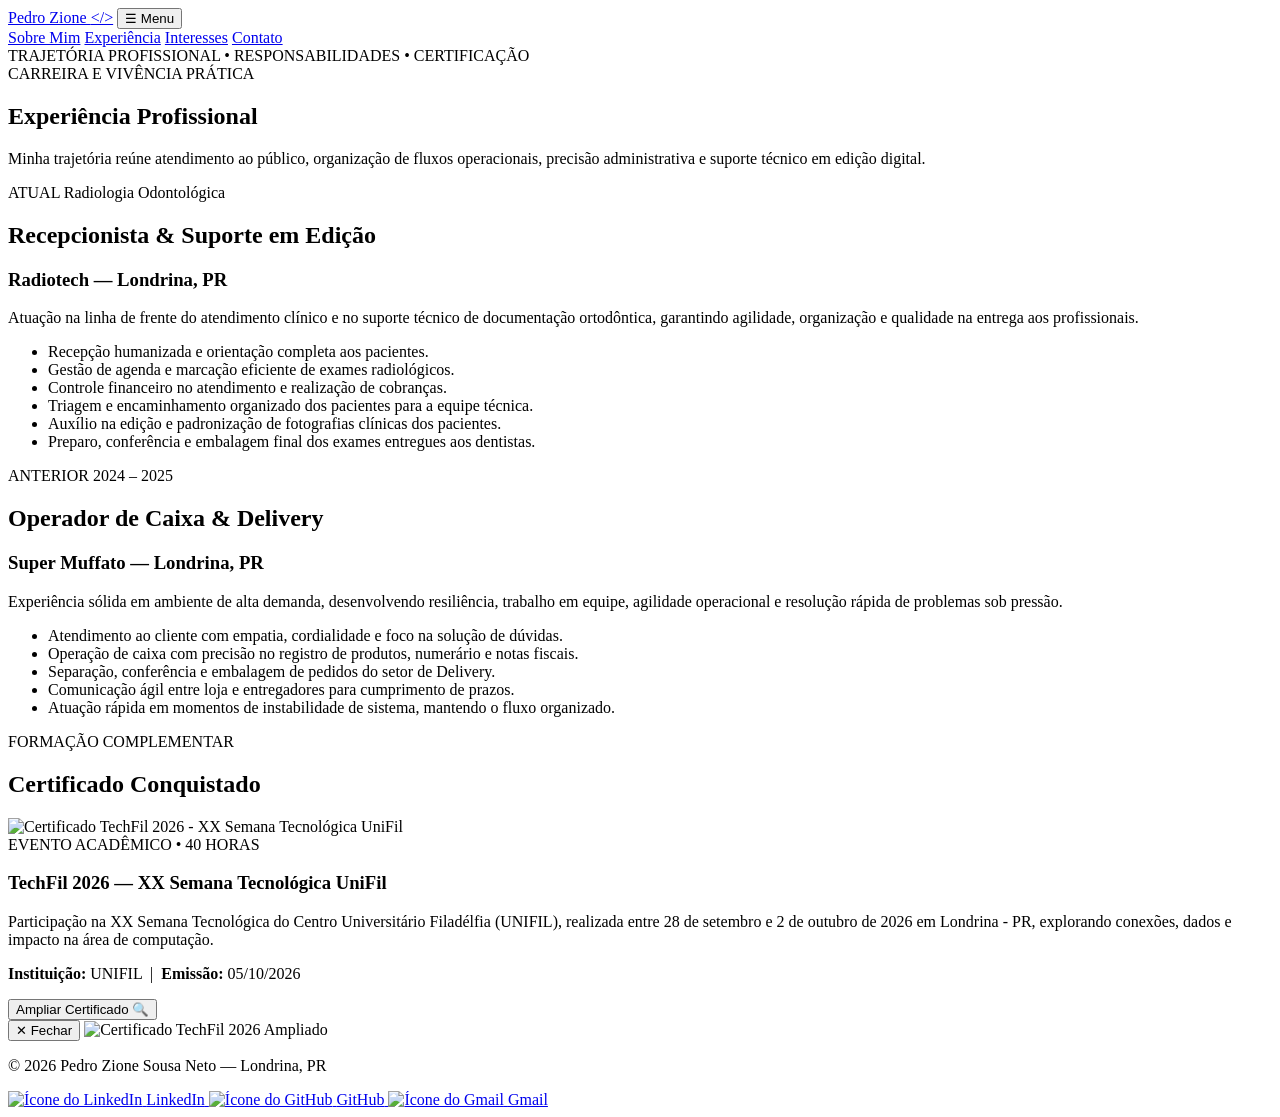
==== experiencia.html @ e6135a89 "Add files via upload" ====
<!DOCTYPE html>
<html lang="pt-BR">

<head>
    <meta charset="UTF-8">
    <meta name="viewport" content="width=device-width, initial-scale=1.0">
    <meta name="description" content="Experiência profissional e certificações de Pedro Zione Sousa Neto.">
    <title>Experiência | Pedro Zione</title>

    <link rel="preconnect" href="https://fonts.googleapis.com">
    <link rel="preconnect" href="https://fonts.gstatic.com" crossorigin>
    <link href="https://fonts.googleapis.com/css2?family=JetBrains+Mono:wght@400;700&family=Outfit:wght@400;600;700;800&display=swap" rel="stylesheet">

    <link rel="icon" href="img/Perfil.jpg">
    <link rel="stylesheet" href="css/style.css">
    <script src="js/script.js" defer></script>
</head>

<body>
    <header class="cabecalho">
        <a href="index.html" class="logo">Pedro Zione <span>&lt;/&gt;</span></a>

        <button class="menu-botao" onclick="alternarMenu()" aria-label="Abrir menu" aria-expanded="false">
            ☰ Menu
        </button>

        <nav id="menu" class="menu">
            <a href="index.html">Sobre Mim</a>
            <a href="experiencia.html" class="ativo" aria-current="page">Experiência</a>
            <a href="interesses.html">Interesses</a>
            <a href="#contato">Contato</a>
        </nav>
    </header>

    <div class="faixa">TRAJETÓRIA PROFISSIONAL • RESPONSABILIDADES • CERTIFICAÇÃO</div>

    <main>
        <section class="cabecalho-pagina animar">
            <span class="subtitulo">CARREIRA E VIVÊNCIA PRÁTICA</span>
            <h1>Experiência <span>Profissional</span></h1>
            <p class="descricao-pagina">
                Minha trajetória reúne atendimento ao público, organização de fluxos operacionais, precisão administrativa e suporte técnico em edição digital.
            </p>
        </section>

        <section class="grade-experiencias animar">
            <article class="card-experiencia destaque-atual">
                <div class="topo-cargo">
                    <span class="badge-atual">ATUAL</span>
                    <span class="periodo">Radiologia Odontológica</span>
                </div>
                <h2>Recepcionista &amp; Suporte em Edição</h2>
                <h3>Radiotech — Londrina, PR</h3>
                <p class="resumo-cargo">
                    Atuação na linha de frente do atendimento clínico e no suporte técnico de documentação ortodôntica, garantindo agilidade, organização e qualidade na entrega aos profissionais.
                </p>
                <ul class="lista-atividades">
                    <li>Recepção humanizada e orientação completa aos pacientes.</li>
                    <li>Gestão de agenda e marcação eficiente de exames radiológicos.</li>
                    <li>Controle financeiro no atendimento e realização de cobranças.</li>
                    <li>Triagem e encaminhamento organizado dos pacientes para a equipe técnica.</li>
                    <li>Auxílio na edição e padronização de fotografias clínicas dos pacientes.</li>
                    <li>Preparo, conferência e embalagem final dos exames entregues aos dentistas.</li>
                </ul>
            </article>

            <article class="card-experiencia">
                <div class="topo-cargo">
                    <span class="badge-anterior">ANTERIOR</span>
                    <span class="periodo">2024 – 2025</span>
                </div>
                <h2>Operador de Caixa &amp; Delivery</h2>
                <h3>Super Muffato — Londrina, PR</h3>
                <p class="resumo-cargo">
                    Experiência sólida em ambiente de alta demanda, desenvolvendo resiliência, trabalho em equipe, agilidade operacional e resolução rápida de problemas sob pressão.
                </p>
                <ul class="lista-atividades">
                    <li>Atendimento ao cliente com empatia, cordialidade e foco na solução de dúvidas.</li>
                    <li>Operação de caixa com precisão no registro de produtos, numerário e notas fiscais.</li>
                    <li>Separação, conferência e embalagem de pedidos do setor de Delivery.</li>
                    <li>Comunicação ágil entre loja e entregadores para cumprimento de prazos.</li>
                    <li>Atuação rápida em momentos de instabilidade de sistema, mantendo o fluxo organizado.</li>
                </ul>
            </article>
        </section>

        <section id="certificado" class="secao-certificado animar">
            <span class="subtitulo">FORMAÇÃO COMPLEMENTAR</span>
            <h2>Certificado <span>Conquistado</span></h2>

            <div class="card-certificado">
                <div class="area-imagem-certificado">
                    <img id="imgCertificado" src="img/Certificado.png" alt="Certificado TechFil 2026 - XX Semana Tecnológica UniFil">
                </div>

                <div class="info-certificado">
                    <span class="tag-evento">EVENTO ACADÊMICO • 40 HORAS</span>
                    <h3>TechFil 2026 — XX Semana Tecnológica UniFil</h3>
                    <p>
                        Participação na XX Semana Tecnológica do Centro Universitário Filadélfia (UNIFIL), realizada entre 28 de setembro e 2 de outubro de 2026 em Londrina - PR, explorando conexões, dados e impacto na área de computação.
                    </p>
                    <p class="detalhe-certificado">
                        <strong>Instituição:</strong> UNIFIL &nbsp;|&nbsp; <strong>Emissão:</strong> 05/10/2026
                    </p>

                    <div class="botoes-certificado">
                        <button type="button" class="botao-principal" onclick="ampliarCertificado()">
                            Ampliar Certificado 🔍
                        </button>
                    </div>
                </div>
            </div>
        </section>

        <!-- ADICIONAL: Estrutura de janela modal para ampliar a imagem do certificado em tela cheia -->
        <div id="modalCertificado" class="modal-certificado" onclick="fecharCertificado()">
            <div class="modal-conteudo">
                <button type="button" class="botao-fechar-modal" onclick="fecharCertificado()">✕ Fechar</button>
                <img src="img/Certificado.png" alt="Certificado TechFil 2026 Ampliado">
            </div>
        </div>
    </main>

    <footer class="rodape" id="contato">
        <div class="info-rodape">
            <p>© <span id="ano">2026</span> Pedro Zione Sousa Neto — Londrina, PR</p>
        </div>

        <div class="redes-sociais">
            <a href="https://www.linkedin.com/in/pedro-sousa-694192452/" target="_blank" rel="noopener noreferrer" title="LinkedIn">
                <img src="img/linkedin-logo-linkedin-icon-transparent-free-png.webp" alt="Ícone do LinkedIn">
                <span>LinkedIn</span>
            </a>

            <a href="https://github.com/pedroz157" target="_blank" rel="noopener noreferrer" title="GitHub">
                <img src="img/Github.png" alt="Ícone do GitHub">
                <span>GitHub</span>
            </a>

            <a href="https://mail.google.com/mail/?view=cm&fs=1&to=pedrozionesousaneto4@gmail.com" target="_blank" rel="noopener noreferrer" title="Enviar e-mail pelo Gmail">
                <img src="img/gmail.png" alt="Ícone do Gmail">
                <span>Gmail</span>
            </a>
        </div>
    </footer>
</body>

</html>
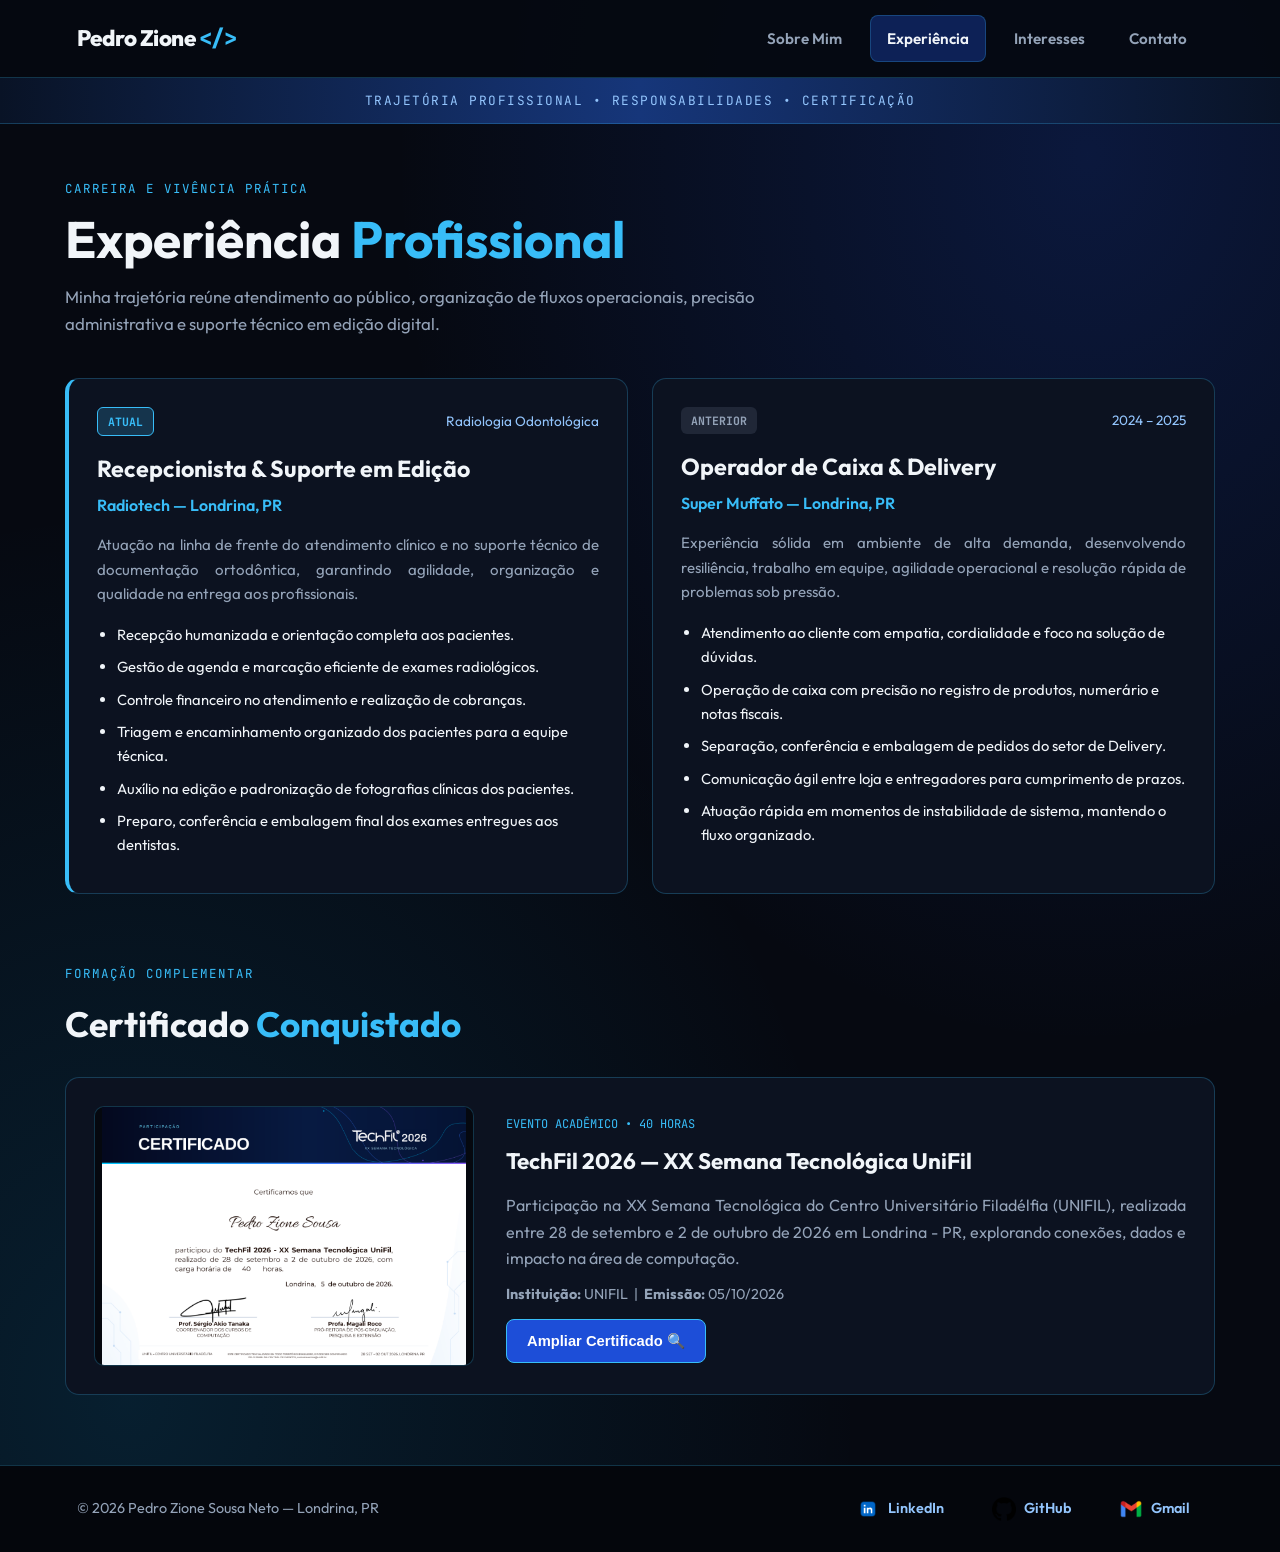
==== commit 7f317144: "Add files via upload" ====
--- a/experiencia.html
+++ b/experiencia.html
@@ -11,9 +11,9 @@
     <link rel="preconnect" href="https://fonts.gstatic.com" crossorigin>
     <link href="https://fonts.googleapis.com/css2?family=JetBrains+Mono:wght@400;700&family=Outfit:wght@400;600;700;800&display=swap" rel="stylesheet">
 
-    <link rel="icon" href="img/Perfil.jpg">
-    <link rel="stylesheet" href="css/style.css">
-    <script src="js/script.js" defer></script>
+    <link rel="icon" href="Perfil.jpg">
+    <link rel="stylesheet" href="style.css">
+    <script src="script.js" defer></script>
 </head>
 
 <body>
@@ -90,7 +90,7 @@
 
             <div class="card-certificado">
                 <div class="area-imagem-certificado">
-                    <img id="imgCertificado" src="img/Certificado.png" alt="Certificado TechFil 2026 - XX Semana Tecnológica UniFil">
+                    <img id="imgCertificado" src="Certificado.png" alt="Certificado TechFil 2026 - XX Semana Tecnológica UniFil">
                 </div>
 
                 <div class="info-certificado">
@@ -116,7 +116,7 @@
         <div id="modalCertificado" class="modal-certificado" onclick="fecharCertificado()">
             <div class="modal-conteudo">
                 <button type="button" class="botao-fechar-modal" onclick="fecharCertificado()">✕ Fechar</button>
-                <img src="img/Certificado.png" alt="Certificado TechFil 2026 Ampliado">
+                <img src="Certificado.png" alt="Certificado TechFil 2026 Ampliado">
             </div>
         </div>
     </main>
@@ -128,17 +128,17 @@
 
         <div class="redes-sociais">
             <a href="https://www.linkedin.com/in/pedro-sousa-694192452/" target="_blank" rel="noopener noreferrer" title="LinkedIn">
-                <img src="img/linkedin-logo-linkedin-icon-transparent-free-png.webp" alt="Ícone do LinkedIn">
+                <img src="linkedin-logo-linkedin-icon-transparent-free-png.webp" alt="Ícone do LinkedIn">
                 <span>LinkedIn</span>
             </a>
 
             <a href="https://github.com/pedroz157" target="_blank" rel="noopener noreferrer" title="GitHub">
-                <img src="img/Github.png" alt="Ícone do GitHub">
+                <img src="Github.png" alt="Ícone do GitHub">
                 <span>GitHub</span>
             </a>
 
             <a href="https://mail.google.com/mail/?view=cm&fs=1&to=pedrozionesousaneto4@gmail.com" target="_blank" rel="noopener noreferrer" title="Enviar e-mail pelo Gmail">
-                <img src="img/gmail.png" alt="Ícone do Gmail">
+                <img src="gmail.png" alt="Ícone do Gmail">
                 <span>Gmail</span>
             </a>
         </div>
--- a/style.css
+++ b/style.css
@@ -0,0 +1,755 @@
+/* =========================================================
+   PALETA DE CORES (AZUL E PRETO) E CONFIGURAÇÕES GERAIS
+   Baseado nos conceitos apresentados nos trabalhos de referência
+   ========================================================= */
+
+   :root {
+    --preto-fundo: #060911;
+    --preto-card: #0c1220;
+    --azul-escuro: #101b33;
+    --azul-medio: #1d4ed8;
+    --azul-brilho: #38bdf8;
+    --azul-suave: #93c5fd;
+    --texto-principal: #f1f5f9;
+    --texto-secundario: #94a3b8;
+    --borda-azul: rgba(56, 189, 248, 0.25);
+}
+
+* {
+    margin: 0;
+    padding: 0;
+    box-sizing: border-box;
+}
+
+html {
+    scroll-behavior: smooth;
+}
+
+body {
+    min-height: 100vh;
+    display: flex;
+    flex-direction: column;
+    background:
+        radial-gradient(ellipse at 85% 10%, rgba(29, 78, 216, 0.22) 0%, transparent 45%),
+        radial-gradient(ellipse at 10% 90%, rgba(14, 165, 233, 0.14) 0%, transparent 45%),
+        var(--preto-fundo);
+    color: var(--texto-principal);
+    font-family: 'Outfit', Arial, sans-serif;
+    line-height: 1.65;
+    overflow-x: hidden;
+}
+
+/* =========================================================
+   CABEÇALHO E MENU PADRONIZADO
+   ========================================================= */
+
+.cabecalho {
+    width: 100%;
+    min-height: 75px;
+    padding: 15px 6%;
+    background-color: rgba(6, 9, 17, 0.92);
+    border-bottom: 1px solid var(--borda-azul);
+    display: flex;
+    align-items: center;
+    justify-content: space-between;
+    position: sticky;
+    top: 0;
+    z-index: 10;
+}
+
+.logo {
+    font-size: 1.4rem;
+    font-weight: 800;
+    color: var(--texto-principal);
+    text-decoration: none;
+    letter-spacing: -0.5px;
+}
+
+.logo span {
+    color: var(--azul-brilho);
+    font-family: 'JetBrains Mono', monospace;
+}
+
+.menu {
+    display: flex;
+    align-items: center;
+    gap: 12px;
+}
+
+.menu a {
+    color: var(--texto-secundario);
+    text-decoration: none;
+    font-size: 0.95rem;
+    font-weight: 600;
+    padding: 10px 16px;
+    border-radius: 8px;
+    transition: all 0.3s ease;
+}
+
+.menu a:hover,
+.menu a.ativo,
+.menu a[aria-current="page"] {
+    color: var(--texto-principal);
+    background-color: rgba(29, 78, 216, 0.35);
+    border: 1px solid var(--borda-azul);
+}
+
+.menu-botao {
+    display: none;
+    background-color: var(--azul-escuro);
+    color: var(--texto-principal);
+    border: 1px solid var(--borda-azul);
+    padding: 8px 14px;
+    border-radius: 8px;
+    font-size: 1rem;
+    cursor: pointer;
+}
+
+.faixa {
+    background: linear-gradient(90deg, #091326, #16367a, #091326);
+    color: var(--azul-suave);
+    text-align: center;
+    padding: 12px 16px;
+    font-family: 'JetBrains Mono', monospace;
+    font-size: 0.8rem;
+    letter-spacing: 1.5px;
+    border-bottom: 1px solid var(--borda-azul);
+}
+
+/* =========================================================
+   CONTEÚDO PRINCIPAL
+   ========================================================= */
+
+main {
+    flex: 1;
+    width: min(1150px, 90%);
+    margin: 50px auto 70px;
+}
+
+.subtitulo {
+    display: inline-block;
+    font-family: 'JetBrains Mono', monospace;
+    font-size: 0.78rem;
+    letter-spacing: 2px;
+    color: var(--azul-brilho);
+    margin-bottom: 10px;
+}
+
+h1 {
+    font-size: clamp(2.1rem, 4.5vw, 3.2rem);
+    line-height: 1.15;
+    margin-bottom: 14px;
+}
+
+h1 span,
+h2 span {
+    color: var(--azul-brilho);
+}
+
+h2 {
+    font-size: clamp(1.6rem, 3vw, 2.2rem);
+    margin-bottom: 24px;
+}
+
+/* =========================================================
+   PÁGINA 1: SOBRE MIM E TECNOLOGIAS
+   ========================================================= */
+
+.apresentacao {
+    display: grid;
+    grid-template-columns: 300px 1fr;
+    gap: 45px;
+    align-items: center;
+    background-color: var(--preto-card);
+    border: 1px solid var(--borda-azul);
+    border-radius: 16px;
+    padding: 36px;
+    box-shadow: 0 10px 30px rgba(0, 0, 0, 0.5);
+}
+
+.moldura-perfil {
+    width: 280px;
+    height: 330px;
+    margin: auto;
+    border-radius: 14px;
+    overflow: hidden;
+    border: 2px solid var(--azul-brilho);
+    box-shadow: 0 0 25px rgba(56, 189, 248, 0.25);
+}
+
+.foto-perfil {
+    width: 100%;
+    height: 100%;
+    object-fit: cover;
+    object-position: center top;
+    display: block;
+    transition: transform 0.35s ease;
+}
+
+.foto-perfil:hover {
+    transform: scale(1.03);
+}
+
+.destaque-curso {
+    color: var(--azul-suave);
+    font-weight: 600;
+    margin-bottom: 16px;
+    font-size: 1.05rem;
+}
+
+.texto-apresentacao p {
+    color: var(--texto-secundario);
+    margin-bottom: 14px;
+    text-align: justify;
+}
+
+.texto-apresentacao strong {
+    color: var(--texto-principal);
+}
+
+.botoes-acao {
+    display: flex;
+    flex-wrap: wrap;
+    gap: 14px;
+    margin-top: 24px;
+}
+
+.botao-principal,
+.botao-secundario {
+    display: inline-block;
+    padding: 12px 20px;
+    border-radius: 8px;
+    font-size: 0.92rem;
+    font-weight: 600;
+    text-decoration: none;
+    cursor: pointer;
+    transition: all 0.3s ease;
+}
+
+.botao-principal {
+    background-color: var(--azul-medio);
+    color: white;
+    border: 1px solid var(--azul-brilho);
+}
+
+.botao-principal:hover {
+    background-color: var(--azul-brilho);
+    color: var(--preto-fundo);
+    transform: translateY(-3px);
+}
+
+.botao-secundario {
+    background-color: transparent;
+    color: var(--azul-suave);
+    border: 1px solid var(--borda-azul);
+}
+
+.botao-secundario:hover {
+    border-color: var(--azul-brilho);
+    color: white;
+    transform: translateY(-3px);
+}
+
+/* TECNOLOGIAS */
+
+.secao-tecnologias {
+    margin-top: 65px;
+}
+
+.grade-tecnologias {
+    display: grid;
+    grid-template-columns: repeat(auto-fit, minmax(200px, 1fr));
+    gap: 18px;
+}
+
+.card-tech {
+    background-color: var(--preto-card);
+    border: 1px solid var(--borda-azul);
+    border-radius: 12px;
+    padding: 24px;
+    transition: transform 0.3s ease, border-color 0.3s ease;
+}
+
+.card-tech:hover {
+    transform: translateY(-6px);
+    border-color: var(--azul-brilho);
+}
+
+.numero-tech {
+    font-family: 'JetBrains Mono', monospace;
+    color: var(--azul-brilho);
+    font-size: 0.85rem;
+}
+
+.card-tech h3 {
+    font-size: 1.3rem;
+    margin: 10px 0 8px;
+    color: var(--texto-principal);
+}
+
+.card-tech p {
+    color: var(--texto-secundario);
+    font-size: 0.9rem;
+}
+
+/* =========================================================
+   PÁGINA 2: EXPERIÊNCIA PROFISSIONAL E CERTIFICADO
+   ========================================================= */
+
+.cabecalho-pagina {
+    margin-bottom: 40px;
+}
+
+.descricao-pagina {
+    color: var(--texto-secundario);
+    max-width: 720px;
+    font-size: 1.05rem;
+}
+
+.grade-experiencias {
+    display: grid;
+    grid-template-columns: repeat(2, 1fr);
+    gap: 24px;
+}
+
+.card-experiencia {
+    background-color: var(--preto-card);
+    border: 1px solid var(--borda-azul);
+    border-radius: 14px;
+    padding: 28px;
+    transition: transform 0.3s ease, border-color 0.3s ease;
+}
+
+.card-experiencia:hover {
+    transform: translateY(-5px);
+    border-color: var(--azul-brilho);
+}
+
+.destaque-atual {
+    border-left: 4px solid var(--azul-brilho);
+}
+
+.topo-cargo {
+    display: flex;
+    justify-content: space-between;
+    align-items: center;
+    margin-bottom: 14px;
+}
+
+.badge-atual,
+.badge-anterior {
+    font-family: 'JetBrains Mono', monospace;
+    font-size: 0.72rem;
+    padding: 4px 10px;
+    border-radius: 6px;
+    font-weight: 700;
+}
+
+.badge-atual {
+    background-color: rgba(56, 189, 248, 0.2);
+    color: var(--azul-brilho);
+    border: 1px solid var(--azul-brilho);
+}
+
+.badge-anterior {
+    background-color: rgba(148, 163, 184, 0.15);
+    color: var(--texto-secundario);
+}
+
+.periodo {
+    font-size: 0.85rem;
+    color: var(--azul-suave);
+}
+
+.card-experiencia h2 {
+    font-size: 1.45rem;
+    margin-bottom: 4px;
+}
+
+.card-experiencia h3 {
+    font-size: 1rem;
+    color: var(--azul-brilho);
+    font-weight: 600;
+    margin-bottom: 14px;
+}
+
+.resumo-cargo {
+    color: var(--texto-secundario);
+    font-size: 0.94rem;
+    margin-bottom: 16px;
+    text-align: justify;
+}
+
+.lista-atividades {
+    padding-left: 20px;
+    color: var(--texto-principal);
+    font-size: 0.92rem;
+}
+
+.lista-atividades li {
+    margin-bottom: 8px;
+}
+
+/* CERTIFICADO */
+
+.secao-certificado {
+    margin-top: 65px;
+}
+
+.card-certificado {
+    display: grid;
+    grid-template-columns: 380px 1fr;
+    gap: 32px;
+    align-items: center;
+    background-color: var(--preto-card);
+    border: 1px solid var(--borda-azul);
+    border-radius: 14px;
+    padding: 28px;
+}
+
+.area-imagem-certificado {
+    width: 100%;
+    height: 260px;
+    background-color: #05080f;
+    border: 1px solid var(--borda-azul);
+    border-radius: 10px;
+    overflow: hidden;
+    display: flex;
+    align-items: center;
+    justify-content: center;
+}
+
+.area-imagem-certificado img {
+    width: 100%;
+    height: 100%;
+    object-fit: contain;
+    transition: transform 0.3s ease;
+}
+
+.area-imagem-certificado img:hover {
+    transform: scale(1.03);
+}
+
+.tag-evento {
+    font-family: 'JetBrains Mono', monospace;
+    font-size: 0.75rem;
+    color: var(--azul-brilho);
+}
+
+.info-certificado h3 {
+    font-size: 1.4rem;
+    margin: 8px 0 12px;
+}
+
+.info-certificado p {
+    color: var(--texto-secundario);
+    margin-bottom: 12px;
+    text-align: justify;
+}
+
+.detalhe-certificado {
+    color: var(--azul-suave);
+    font-size: 0.9rem;
+}
+
+/* ADICIONAL: Estilização da janela modal para ampliar o certificado */
+.modal-certificado {
+    display: none;
+    position: fixed;
+    inset: 0;
+    background-color: rgba(0, 0, 0, 0.88);
+    z-index: 100;
+    justify-content: center;
+    align-items: center;
+    padding: 20px;
+}
+
+.modal-conteudo {
+    max-width: 900px;
+    width: 100%;
+    display: flex;
+    flex-direction: column;
+    align-items: flex-end;
+    gap: 12px;
+}
+
+.modal-conteudo img {
+    width: 100%;
+    max-height: 82vh;
+    object-fit: contain;
+    border: 2px solid var(--azul-brilho);
+    border-radius: 10px;
+    background-color: white;
+}
+
+.botao-fechar-modal {
+    background-color: var(--azul-medio);
+    color: white;
+    border: 1px solid var(--azul-brilho);
+    padding: 8px 16px;
+    border-radius: 8px;
+    font-weight: 700;
+    cursor: pointer;
+}
+
+/* =========================================================
+   PÁGINA 3: HOBBIES E AUTORES (FOTOS PADRONIZADAS)
+   ========================================================= */
+
+.grade-hobbies {
+    display: grid;
+    grid-template-columns: repeat(3, 1fr);
+    gap: 24px;
+}
+
+.card-hobby {
+    background-color: var(--preto-card);
+    border: 1px solid var(--borda-azul);
+    border-radius: 14px;
+    overflow: hidden;
+    display: flex;
+    flex-direction: column;
+    transition: transform 0.3s ease, border-color 0.3s ease;
+}
+
+.card-hobby:hover,
+.card-autor:hover {
+    transform: translateY(-6px);
+    border-color: var(--azul-brilho);
+}
+
+/* Caixa com altura fixa e object-fit para padronizar todas as capas/artes */
+.caixa-imagem-padrao {
+    width: 100%;
+    height: 320px;
+    background-color: #04070e;
+    border-bottom: 1px solid var(--borda-azul);
+    overflow: hidden;
+}
+
+.caixa-imagem-padrao img {
+    width: 100%;
+    height: 100%;
+    object-fit: cover;
+    object-position: center;
+    display: block;
+    transition: transform 0.4s ease;
+}
+
+.card-hobby:hover .caixa-imagem-padrao img {
+    transform: scale(1.04);
+}
+
+.conteudo-hobby {
+    padding: 22px;
+    flex: 1;
+}
+
+.categoria-hobby {
+    display: block;
+    font-family: 'JetBrains Mono', monospace;
+    font-size: 0.72rem;
+    color: var(--azul-brilho);
+    margin-bottom: 6px;
+}
+
+.conteudo-hobby h3,
+.conteudo-autor h3 {
+    font-size: 1.35rem;
+    margin-bottom: 10px;
+    color: var(--texto-principal);
+}
+
+.conteudo-hobby p,
+.conteudo-autor p {
+    color: var(--texto-secundario);
+    font-size: 0.92rem;
+    text-align: justify;
+}
+
+/* AUTORES FAVORITOS */
+
+.secao-autores {
+    margin-top: 65px;
+}
+
+.grade-autores {
+    display: grid;
+    grid-template-columns: repeat(2, 1fr);
+    gap: 24px;
+}
+
+.card-autor {
+    display: grid;
+    grid-template-columns: 180px 1fr;
+    gap: 22px;
+    align-items: center;
+    background-color: var(--preto-card);
+    border: 1px solid var(--borda-azul);
+    border-radius: 14px;
+    padding: 22px;
+    transition: transform 0.3s ease, border-color 0.3s ease;
+}
+
+/* Caixa padronizada para fotos de autores */
+.caixa-imagem-autor {
+    width: 180px;
+    height: 220px;
+    border-radius: 10px;
+    overflow: hidden;
+    border: 1px solid var(--borda-azul);
+    background-color: #04070e;
+}
+
+.caixa-imagem-autor img {
+    width: 100%;
+    height: 100%;
+    object-fit: cover;
+    object-position: center top;
+    display: block;
+}
+
+/* =========================================================
+   RODAPÉ PADRONIZADO
+   ========================================================= */
+
+.rodape {
+    background-color: #04060c;
+    border-top: 1px solid var(--borda-azul);
+    padding: 24px 6%;
+    display: flex;
+    justify-content: space-between;
+    align-items: center;
+    flex-wrap: wrap;
+    gap: 20px;
+}
+
+.info-rodape p {
+    color: var(--texto-secundario);
+    font-size: 0.9rem;
+}
+
+.redes-sociais {
+    display: flex;
+    align-items: center;
+    gap: 22px;
+    flex-wrap: wrap;
+}
+
+.redes-sociais a {
+    display: inline-flex;
+    align-items: center;
+    gap: 8px;
+    color: var(--azul-suave);
+    text-decoration: none;
+    font-size: 0.9rem;
+    font-weight: 600;
+    padding: 6px 12px;
+    border-radius: 8px;
+    border: 1px solid transparent;
+    transition: all 0.25s ease;
+}
+
+.redes-sociais a:hover {
+    color: white;
+    background-color: rgba(29, 78, 216, 0.25);
+    border-color: var(--borda-azul);
+    transform: translateY(-3px);
+}
+
+.redes-sociais img {
+    width: 24px;
+    height: 24px;
+    object-fit: contain;
+}
+
+/* =========================================================
+   ANIMAÇÕES
+   ========================================================= */
+
+.animar {
+    animation: surgir 0.7s ease both;
+}
+
+@keyframes surgir {
+    from {
+        opacity: 0;
+        transform: translateY(20px);
+    }
+
+    to {
+        opacity: 1;
+        transform: translateY(0);
+    }
+}
+
+/* =========================================================
+   RESPONSIVIDADE
+   ========================================================= */
+
+@media (max-width: 960px) {
+    .apresentacao {
+        grid-template-columns: 1fr;
+        text-align: center;
+    }
+
+    .botoes-acao {
+        justify-content: center;
+    }
+
+    .grade-experiencias,
+    .grade-hobbies,
+    .grade-autores,
+    .card-certificado {
+        grid-template-columns: 1fr;
+    }
+}
+
+@media (max-width: 700px) {
+    .cabecalho {
+        flex-wrap: wrap;
+    }
+
+    .menu-botao {
+        display: block;
+    }
+
+    .menu {
+        display: none;
+        width: 100%;
+        flex-direction: column;
+        align-items: stretch;
+        padding-top: 12px;
+    }
+
+    .menu.aberto {
+        display: flex;
+    }
+
+    .menu a {
+        text-align: center;
+    }
+
+    .moldura-perfil {
+        width: 230px;
+        height: 270px;
+    }
+
+    .card-autor {
+        grid-template-columns: 1fr;
+        text-align: center;
+    }
+
+    .caixa-imagem-autor {
+        margin: auto;
+    }
+
+    .rodape {
+        flex-direction: column;
+        text-align: center;
+    }
+
+    .redes-sociais {
+        justify-content: center;
+    }
+}
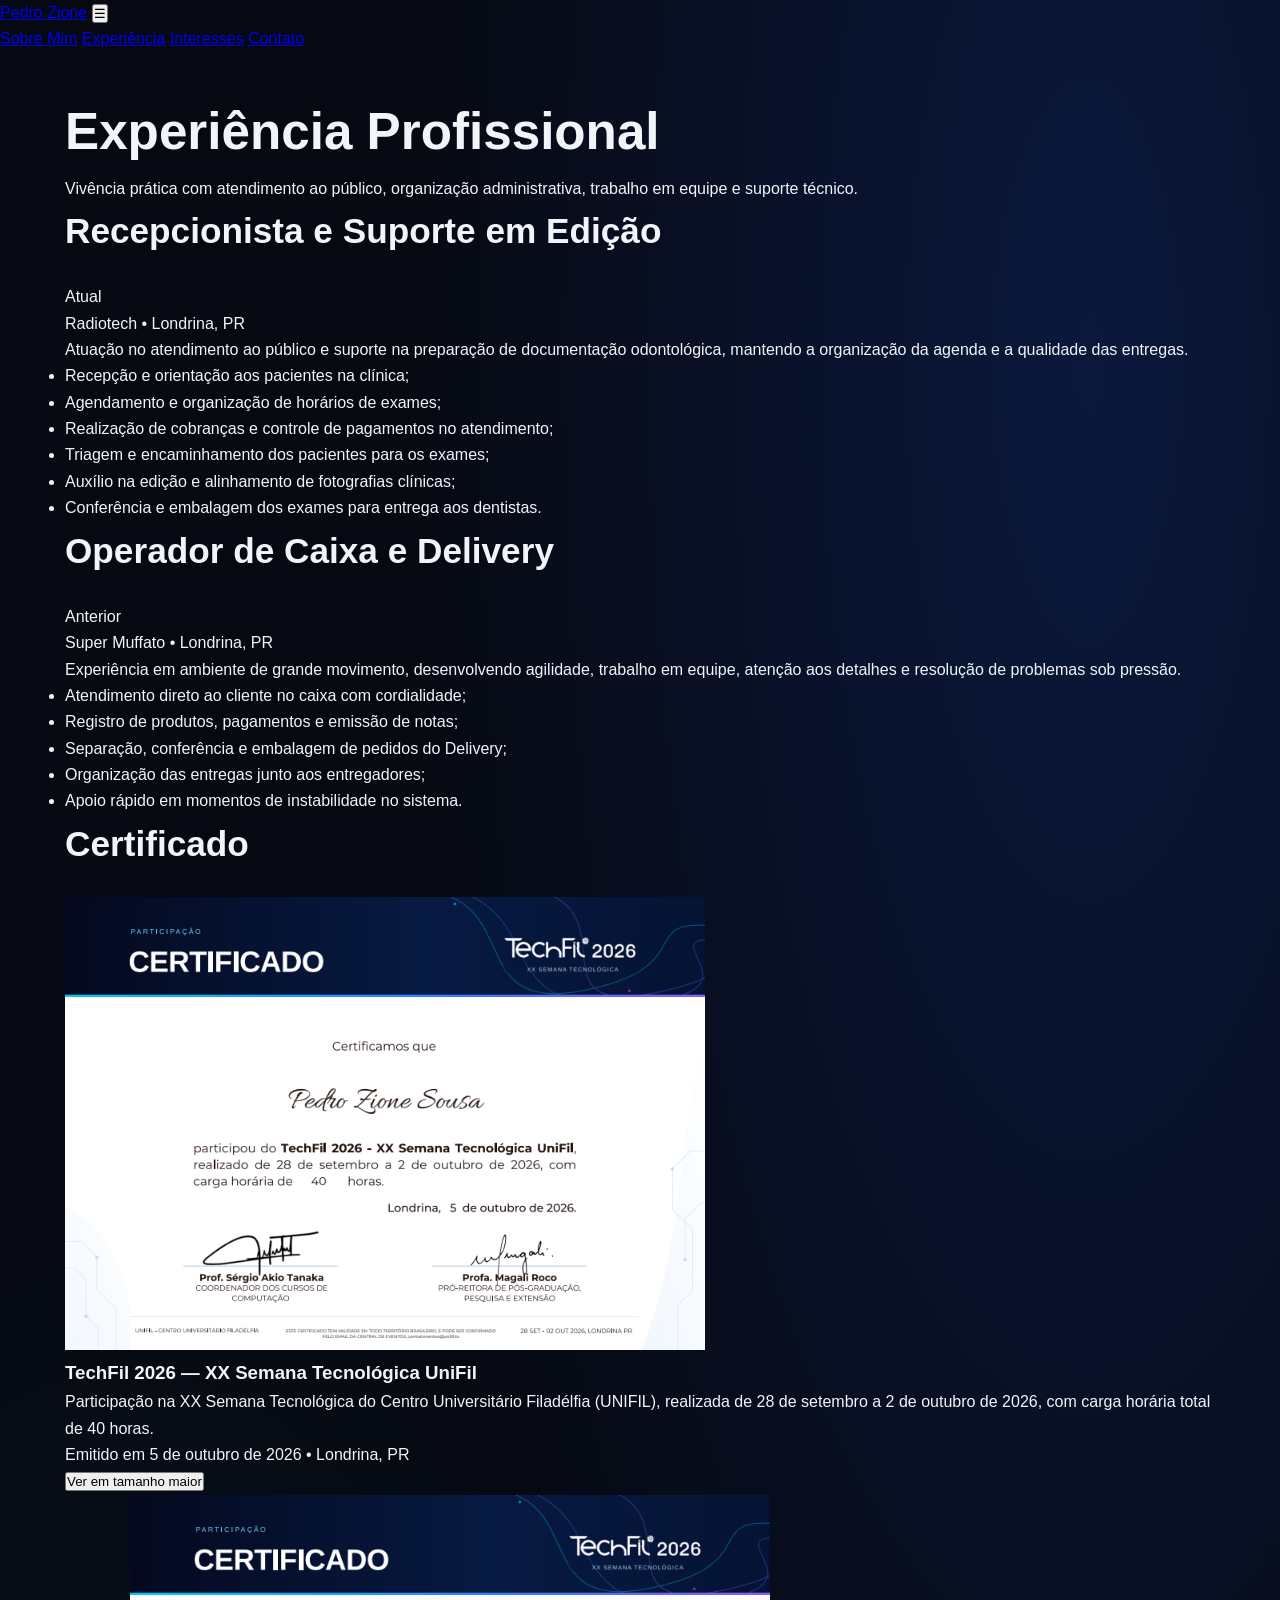
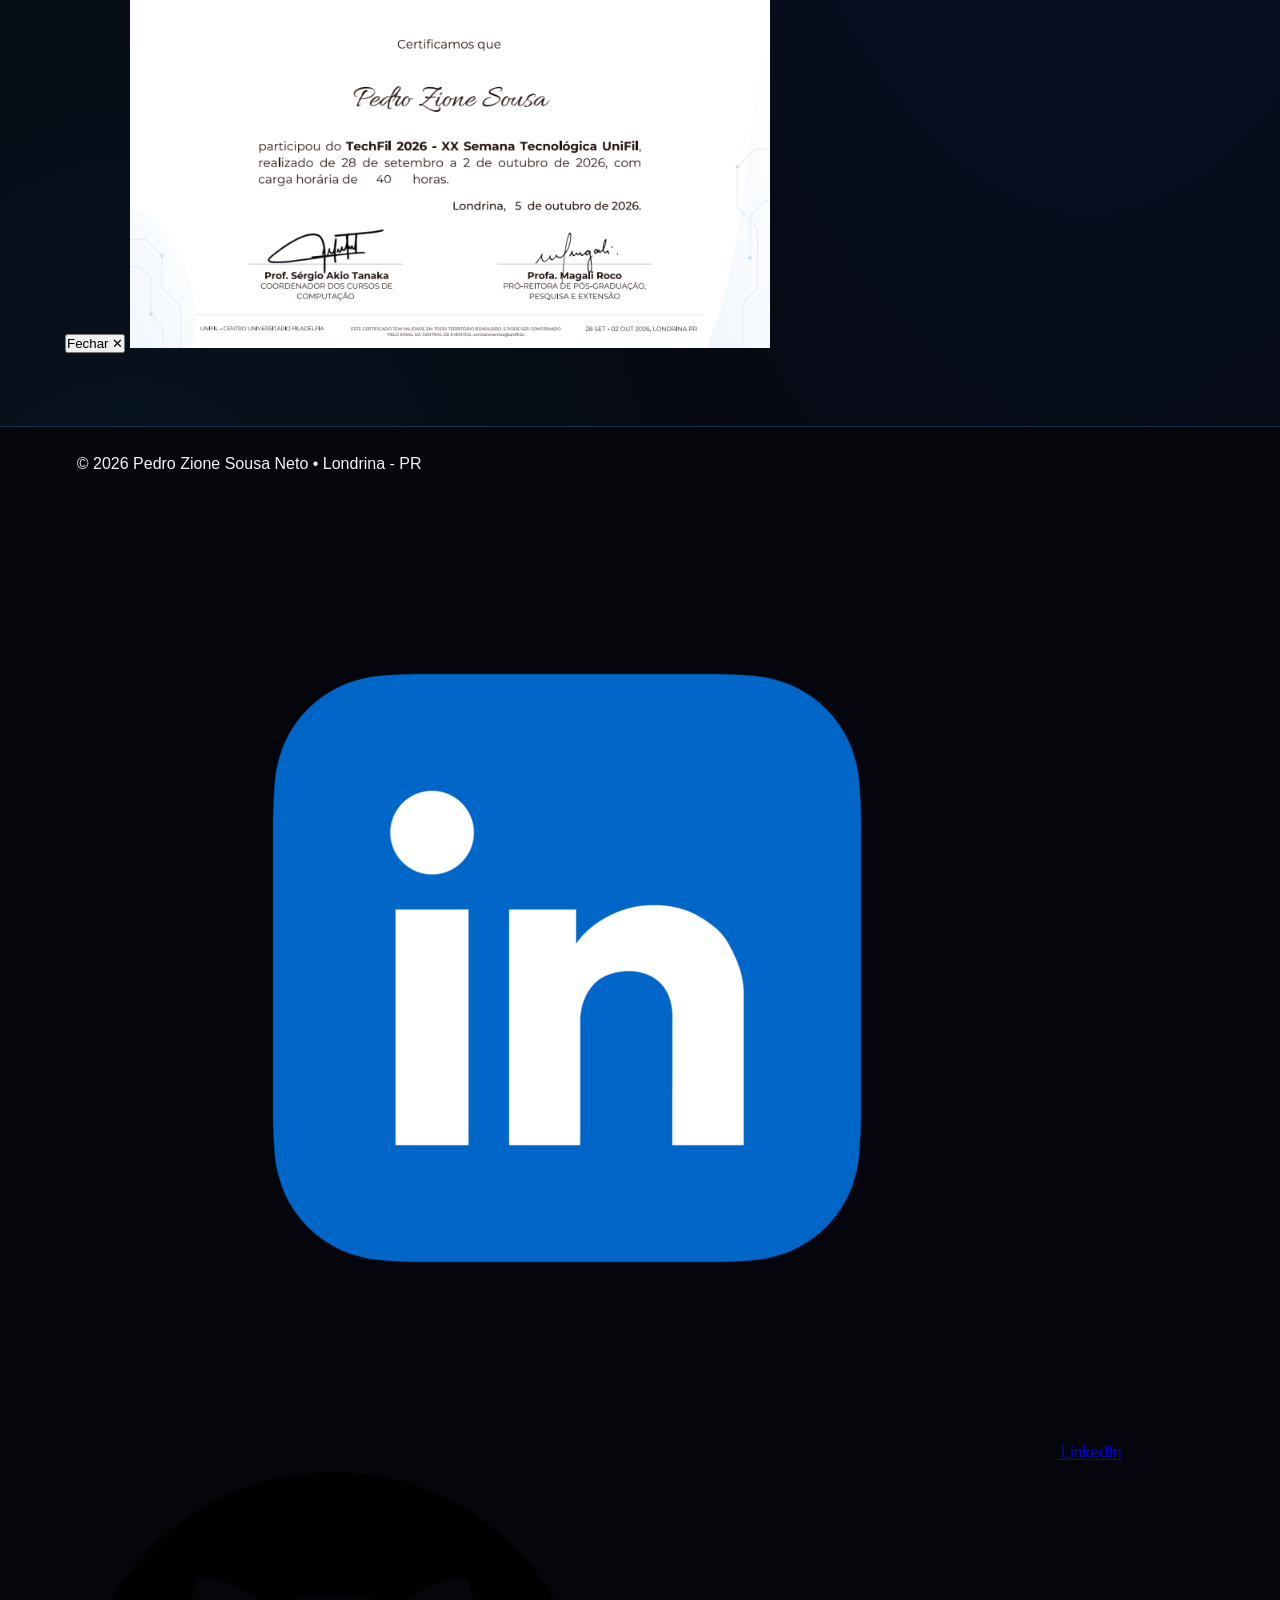
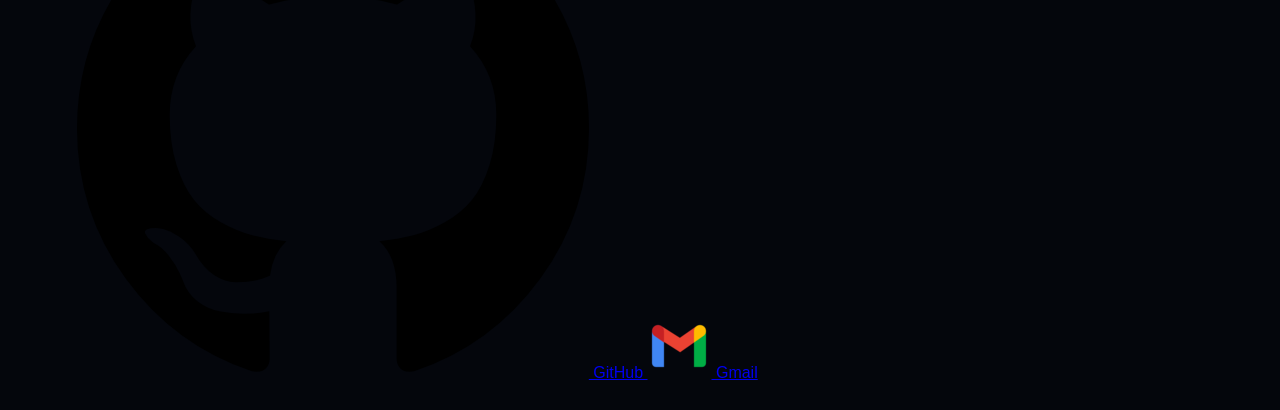
==== commit cc1ba083: "Update experiencia.html" ====
--- a/experiencia.html
+++ b/experiencia.html
@@ -4,145 +4,123 @@
 <head>
     <meta charset="UTF-8">
     <meta name="viewport" content="width=device-width, initial-scale=1.0">
-    <meta name="description" content="Experiência profissional e certificações de Pedro Zione Sousa Neto.">
-    <title>Experiência | Pedro Zione</title>
-
-    <link rel="preconnect" href="https://fonts.googleapis.com">
-    <link rel="preconnect" href="https://fonts.gstatic.com" crossorigin>
-    <link href="https://fonts.googleapis.com/css2?family=JetBrains+Mono:wght@400;700&family=Outfit:wght@400;600;700;800&display=swap" rel="stylesheet">
-
+    <title>Experiência - Pedro Zione</title>
     <link rel="icon" href="Perfil.jpg">
     <link rel="stylesheet" href="style.css">
     <script src="script.js" defer></script>
 </head>
 
 <body>
-    <header class="cabecalho">
-        <a href="index.html" class="logo">Pedro Zione <span>&lt;/&gt;</span></a>
+    <header class="topo">
+        <div class="container-topo">
+            <a href="index.html" class="nome-site">Pedro Zione</a>
 
-        <button class="menu-botao" onclick="alternarMenu()" aria-label="Abrir menu" aria-expanded="false">
-            ☰ Menu
-        </button>
+            <button class="btn-menu" onclick="alternarMenu()" aria-label="Abrir menu">☰</button>
 
-        <nav id="menu" class="menu">
-            <a href="index.html">Sobre Mim</a>
-            <a href="experiencia.html" class="ativo" aria-current="page">Experiência</a>
-            <a href="interesses.html">Interesses</a>
-            <a href="#contato">Contato</a>
-        </nav>
+            <nav id="menu" class="navegacao">
+                <a href="index.html">Sobre Mim</a>
+                <a href="experiencia.html" class="ativo">Experiência</a>
+                <a href="interesses.html">Interesses</a>
+                <a href="#contato">Contato</a>
+            </nav>
+        </div>
     </header>
 
-    <div class="faixa">TRAJETÓRIA PROFISSIONAL • RESPONSABILIDADES • CERTIFICAÇÃO</div>
-
-    <main>
-        <section class="cabecalho-pagina animar">
-            <span class="subtitulo">CARREIRA E VIVÊNCIA PRÁTICA</span>
-            <h1>Experiência <span>Profissional</span></h1>
-            <p class="descricao-pagina">
-                Minha trajetória reúne atendimento ao público, organização de fluxos operacionais, precisão administrativa e suporte técnico em edição digital.
-            </p>
+    <main class="conteudo">
+        <section class="titulo-pagina animar">
+            <h1>Experiência Profissional</h1>
+            <p>Vivência prática com atendimento ao público, organização administrativa, trabalho em equipe e suporte técnico.</p>
         </section>
 
-        <section class="grade-experiencias animar">
-            <article class="card-experiencia destaque-atual">
-                <div class="topo-cargo">
-                    <span class="badge-atual">ATUAL</span>
-                    <span class="periodo">Radiologia Odontológica</span>
+        <section class="grade-dupla animar">
+            <article class="caixa-cargo">
+                <div class="cabecalho-cargo">
+                    <h2>Recepcionista e Suporte em Edição</h2>
+                    <span class="etiqueta-atual">Atual</span>
                 </div>
-                <h2>Recepcionista &amp; Suporte em Edição</h2>
-                <h3>Radiotech — Londrina, PR</h3>
-                <p class="resumo-cargo">
-                    Atuação na linha de frente do atendimento clínico e no suporte técnico de documentação ortodôntica, garantindo agilidade, organização e qualidade na entrega aos profissionais.
+                <p class="empresa">Radiotech • Londrina, PR</p>
+                <p class="descricao-cargo">
+                    Atuação no atendimento ao público e suporte na preparação de documentação odontológica, mantendo a organização da agenda e a qualidade das entregas.
                 </p>
-                <ul class="lista-atividades">
-                    <li>Recepção humanizada e orientação completa aos pacientes.</li>
-                    <li>Gestão de agenda e marcação eficiente de exames radiológicos.</li>
-                    <li>Controle financeiro no atendimento e realização de cobranças.</li>
-                    <li>Triagem e encaminhamento organizado dos pacientes para a equipe técnica.</li>
-                    <li>Auxílio na edição e padronização de fotografias clínicas dos pacientes.</li>
-                    <li>Preparo, conferência e embalagem final dos exames entregues aos dentistas.</li>
+                <ul class="atividades">
+                    <li>Recepção e orientação aos pacientes na clínica;</li>
+                    <li>Agendamento e organização de horários de exames;</li>
+                    <li>Realização de cobranças e controle de pagamentos no atendimento;</li>
+                    <li>Triagem e encaminhamento dos pacientes para os exames;</li>
+                    <li>Auxílio na edição e alinhamento de fotografias clínicas;</li>
+                    <li>Conferência e embalagem dos exames para entrega aos dentistas.</li>
                 </ul>
             </article>
 
-            <article class="card-experiencia">
-                <div class="topo-cargo">
-                    <span class="badge-anterior">ANTERIOR</span>
-                    <span class="periodo">2024 – 2025</span>
+            <article class="caixa-cargo">
+                <div class="cabecalho-cargo">
+                    <h2>Operador de Caixa e Delivery</h2>
+                    <span class="etiqueta-anterior">Anterior</span>
                 </div>
-                <h2>Operador de Caixa &amp; Delivery</h2>
-                <h3>Super Muffato — Londrina, PR</h3>
-                <p class="resumo-cargo">
-                    Experiência sólida em ambiente de alta demanda, desenvolvendo resiliência, trabalho em equipe, agilidade operacional e resolução rápida de problemas sob pressão.
+                <p class="empresa">Super Muffato • Londrina, PR</p>
+                <p class="descricao-cargo">
+                    Experiência em ambiente de grande movimento, desenvolvendo agilidade, trabalho em equipe, atenção aos detalhes e resolução de problemas sob pressão.
                 </p>
-                <ul class="lista-atividades">
-                    <li>Atendimento ao cliente com empatia, cordialidade e foco na solução de dúvidas.</li>
-                    <li>Operação de caixa com precisão no registro de produtos, numerário e notas fiscais.</li>
-                    <li>Separação, conferência e embalagem de pedidos do setor de Delivery.</li>
-                    <li>Comunicação ágil entre loja e entregadores para cumprimento de prazos.</li>
-                    <li>Atuação rápida em momentos de instabilidade de sistema, mantendo o fluxo organizado.</li>
+                <ul class="atividades">
+                    <li>Atendimento direto ao cliente no caixa com cordialidade;</li>
+                    <li>Registro de produtos, pagamentos e emissão de notas;</li>
+                    <li>Separação, conferência e embalagem de pedidos do Delivery;</li>
+                    <li>Organização das entregas junto aos entregadores;</li>
+                    <li>Apoio rápido em momentos de instabilidade no sistema.</li>
                 </ul>
             </article>
         </section>
 
-        <section id="certificado" class="secao-certificado animar">
-            <span class="subtitulo">FORMAÇÃO COMPLEMENTAR</span>
-            <h2>Certificado <span>Conquistado</span></h2>
+        <section class="secao animar">
+            <h2>Certificado</h2>
 
-            <div class="card-certificado">
-                <div class="area-imagem-certificado">
-                    <img id="imgCertificado" src="Certificado.png" alt="Certificado TechFil 2026 - XX Semana Tecnológica UniFil">
+            <div class="bloco-certificado">
+                <div class="moldura-certificado">
+                    <img src="Certificado.png" alt="Certificado TechFil 2026 - XX Semana Tecnológica UniFil">
                 </div>
 
-                <div class="info-certificado">
-                    <span class="tag-evento">EVENTO ACADÊMICO • 40 HORAS</span>
+                <div class="texto-certificado">
                     <h3>TechFil 2026 — XX Semana Tecnológica UniFil</h3>
                     <p>
-                        Participação na XX Semana Tecnológica do Centro Universitário Filadélfia (UNIFIL), realizada entre 28 de setembro e 2 de outubro de 2026 em Londrina - PR, explorando conexões, dados e impacto na área de computação.
+                        Participação na XX Semana Tecnológica do Centro Universitário Filadélfia (UNIFIL), realizada de 28 de setembro a 2 de outubro de 2026, com carga horária total de 40 horas.
                     </p>
-                    <p class="detalhe-certificado">
-                        <strong>Instituição:</strong> UNIFIL &nbsp;|&nbsp; <strong>Emissão:</strong> 05/10/2026
-                    </p>
+                    <p class="meta-certificado">Emitido em 5 de outubro de 2026 • Londrina, PR</p>
 
-                    <div class="botoes-certificado">
-                        <button type="button" class="botao-principal" onclick="ampliarCertificado()">
-                            Ampliar Certificado 🔍
-                        </button>
-                    </div>
+                    <button type="button" class="botao" onclick="ampliarCertificado()">Ver em tamanho maior</button>
                 </div>
             </div>
         </section>
 
-        <!-- ADICIONAL: Estrutura de janela modal para ampliar a imagem do certificado em tela cheia -->
-        <div id="modalCertificado" class="modal-certificado" onclick="fecharCertificado()">
-            <div class="modal-conteudo">
-                <button type="button" class="botao-fechar-modal" onclick="fecharCertificado()">✕ Fechar</button>
+        <div id="modalCertificado" class="modal" onclick="fecharCertificado()">
+            <div class="caixa-modal">
+                <button type="button" class="fechar-modal" onclick="fecharCertificado()">Fechar ✕</button>
                 <img src="Certificado.png" alt="Certificado TechFil 2026 Ampliado">
             </div>
         </div>
     </main>
 
     <footer class="rodape" id="contato">
-        <div class="info-rodape">
-            <p>© <span id="ano">2026</span> Pedro Zione Sousa Neto — Londrina, PR</p>
-        </div>
+        <div class="container-rodape">
+            <p>© <span id="ano">2026</span> Pedro Zione Sousa Neto • Londrina - PR</p>
 
-        <div class="redes-sociais">
-            <a href="https://www.linkedin.com/in/pedro-sousa-694192452/" target="_blank" rel="noopener noreferrer" title="LinkedIn">
-                <img src="linkedin-logo-linkedin-icon-transparent-free-png.webp" alt="Ícone do LinkedIn">
-                <span>LinkedIn</span>
-            </a>
+            <div class="links-sociais">
+                <a href="https://www.linkedin.com/in/pedro-sousa-694192452/" target="_blank" rel="noopener noreferrer">
+                    <img src="linkedin-logo-linkedin-icon-transparent-free-png.webp" alt="LinkedIn">
+                    LinkedIn
+                </a>
 
-            <a href="https://github.com/pedroz157" target="_blank" rel="noopener noreferrer" title="GitHub">
-                <img src="Github.png" alt="Ícone do GitHub">
-                <span>GitHub</span>
-            </a>
+                <a href="https://github.com/pedroz157" target="_blank" rel="noopener noreferrer">
+                    <img src="Github.png" alt="GitHub">
+                    GitHub
+                </a>
 
-            <a href="https://mail.google.com/mail/?view=cm&fs=1&to=pedrozionesousaneto4@gmail.com" target="_blank" rel="noopener noreferrer" title="Enviar e-mail pelo Gmail">
-                <img src="gmail.png" alt="Ícone do Gmail">
-                <span>Gmail</span>
-            </a>
+                <a href="https://mail.google.com/mail/?view=cm&fs=1&to=pedrozionesousaneto4@gmail.com" target="_blank" rel="noopener noreferrer">
+                    <img src="gmail.png" alt="Gmail">
+                    Gmail
+                </a>
+            </div>
         </div>
     </footer>
 </body>
 
-</html>+</html>
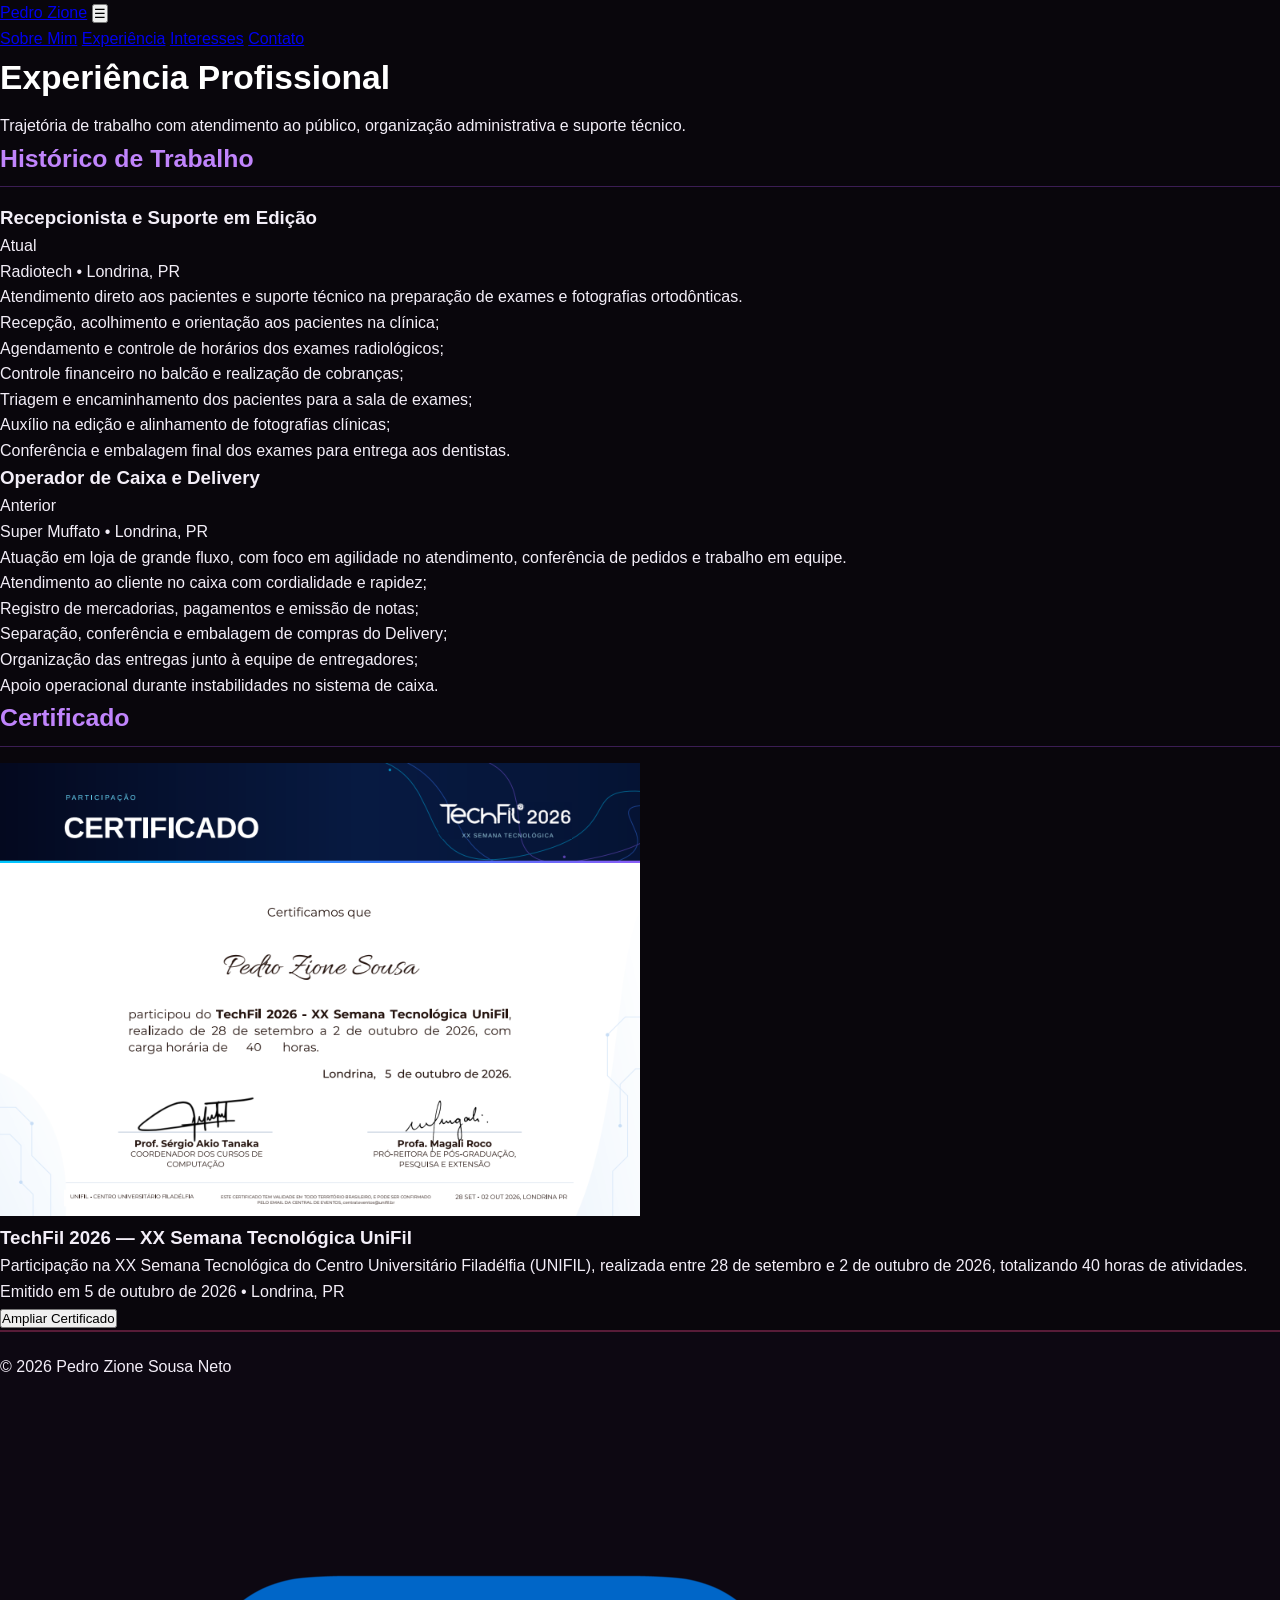
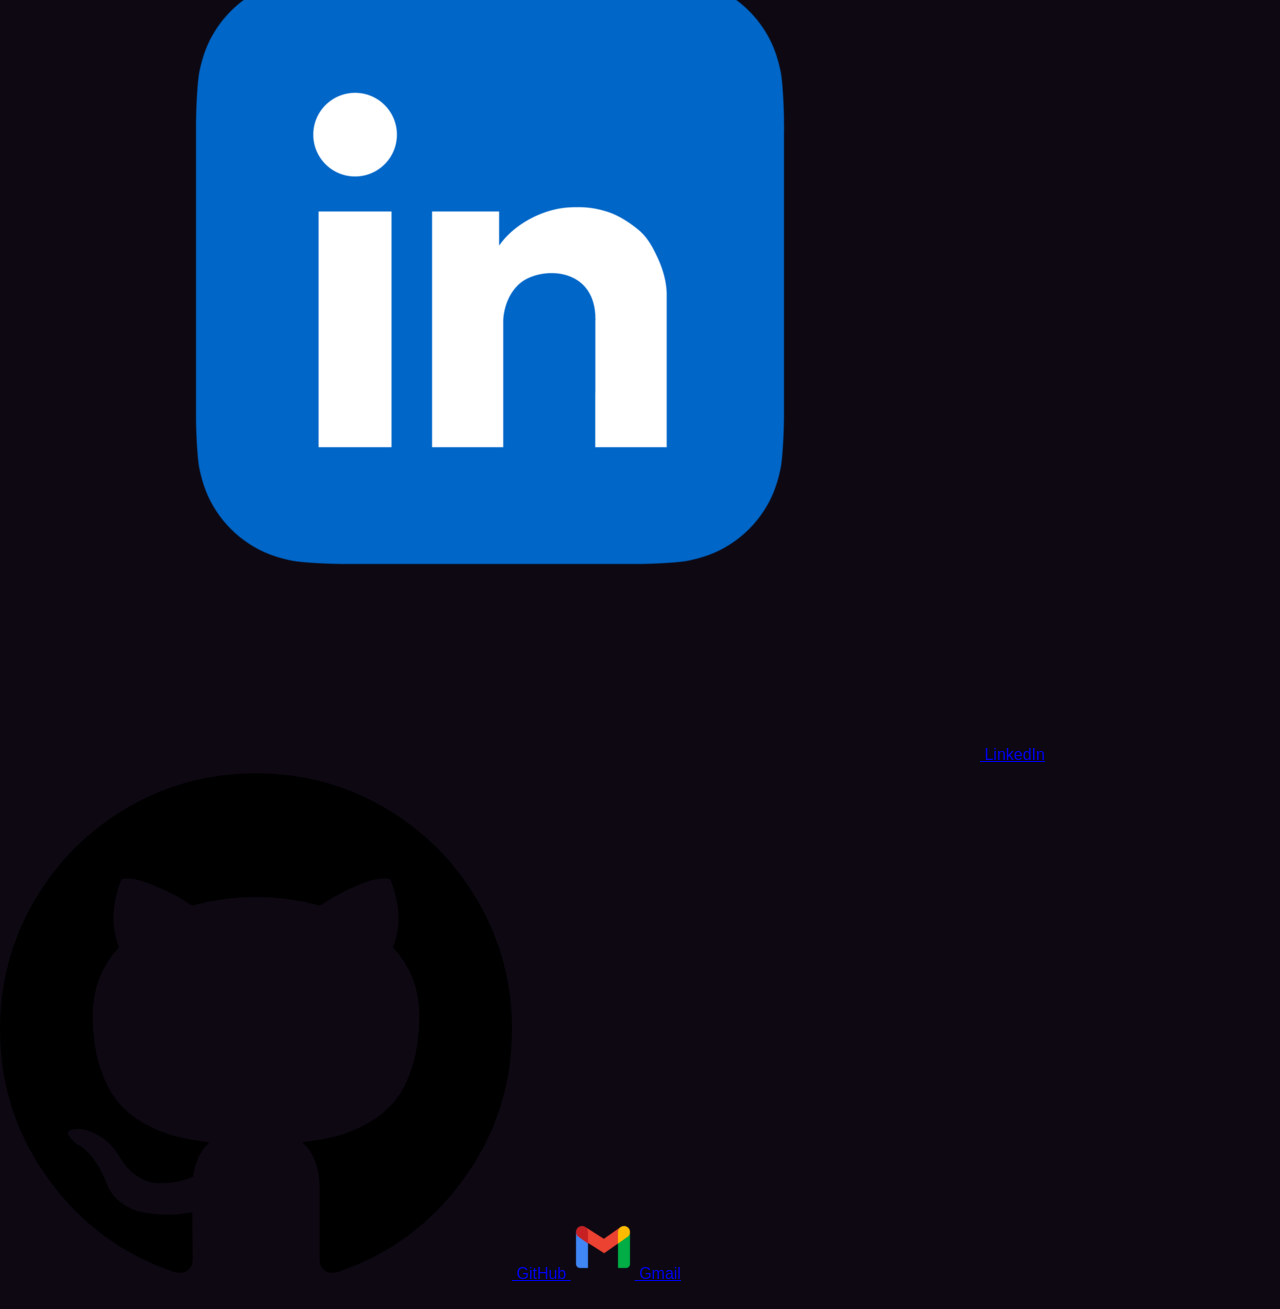
==== commit 33d1e428: "Update experiencia.html" ====
--- a/experiencia.html
+++ b/experiencia.html
@@ -11,82 +11,88 @@
 </head>
 
 <body>
-    <header class="topo">
-        <div class="container-topo">
-            <a href="index.html" class="nome-site">Pedro Zione</a>
+    <header class="barra-topo">
+        <div class="largura">
+            <a href="index.html" class="marca">Pedro Zione</a>
 
-            <button class="btn-menu" onclick="alternarMenu()" aria-label="Abrir menu">☰</button>
+            <button class="botao-menu" onclick="alternarMenu()" aria-label="Menu">☰</button>
 
-            <nav id="menu" class="navegacao">
+            <nav id="menu" class="links-menu">
                 <a href="index.html">Sobre Mim</a>
-                <a href="experiencia.html" class="ativo">Experiência</a>
+                <a href="experiencia.html" class="selecionado">Experiência</a>
                 <a href="interesses.html">Interesses</a>
                 <a href="#contato">Contato</a>
             </nav>
         </div>
     </header>
 
-    <main class="conteudo">
-        <section class="titulo-pagina animar">
+    <section class="faixa-titulo">
+        <div class="largura">
             <h1>Experiência Profissional</h1>
-            <p>Vivência prática com atendimento ao público, organização administrativa, trabalho em equipe e suporte técnico.</p>
+            <p>Trajetória de trabalho com atendimento ao público, organização administrativa e suporte técnico.</p>
+        </div>
+    </section>
+
+    <main class="largura area-principal">
+        <section class="bloco-secao animar">
+            <h2>Histórico de Trabalho</h2>
+
+            <div class="linha-tempo">
+                <article class="item-tempo">
+                    <div class="marcador-tempo"></div>
+                    <div class="topo-item-tempo">
+                        <h3>Recepcionista e Suporte em Edição</h3>
+                        <span class="status-atual">Atual</span>
+                    </div>
+                    <p class="local-trabalho">Radiotech • Londrina, PR</p>
+                    <p class="resumo-trabalho">
+                        Atendimento direto aos pacientes e suporte técnico na preparação de exames e fotografias ortodônticas.
+                    </p>
+                    <ul class="lista-tarefas">
+                        <li>Recepção, acolhimento e orientação aos pacientes na clínica;</li>
+                        <li>Agendamento e controle de horários dos exames radiológicos;</li>
+                        <li>Controle financeiro no balcão e realização de cobranças;</li>
+                        <li>Triagem e encaminhamento dos pacientes para a sala de exames;</li>
+                        <li>Auxílio na edição e alinhamento de fotografias clínicas;</li>
+                        <li>Conferência e embalagem final dos exames para entrega aos dentistas.</li>
+                    </ul>
+                </article>
+
+                <article class="item-tempo">
+                    <div class="marcador-tempo antigo"></div>
+                    <div class="topo-item-tempo">
+                        <h3>Operador de Caixa e Delivery</h3>
+                        <span class="status-antigo">Anterior</span>
+                    </div>
+                    <p class="local-trabalho">Super Muffato • Londrina, PR</p>
+                    <p class="resumo-trabalho">
+                        Atuação em loja de grande fluxo, com foco em agilidade no atendimento, conferência de pedidos e trabalho em equipe.
+                    </p>
+                    <ul class="lista-tarefas">
+                        <li>Atendimento ao cliente no caixa com cordialidade e rapidez;</li>
+                        <li>Registro de mercadorias, pagamentos e emissão de notas;</li>
+                        <li>Separação, conferência e embalagem de compras do Delivery;</li>
+                        <li>Organização das entregas junto à equipe de entregadores;</li>
+                        <li>Apoio operacional durante instabilidades no sistema de caixa.</li>
+                    </ul>
+                </article>
+            </div>
         </section>
 
-        <section class="grade-dupla animar">
-            <article class="caixa-cargo">
-                <div class="cabecalho-cargo">
-                    <h2>Recepcionista e Suporte em Edição</h2>
-                    <span class="etiqueta-atual">Atual</span>
-                </div>
-                <p class="empresa">Radiotech • Londrina, PR</p>
-                <p class="descricao-cargo">
-                    Atuação no atendimento ao público e suporte na preparação de documentação odontológica, mantendo a organização da agenda e a qualidade das entregas.
-                </p>
-                <ul class="atividades">
-                    <li>Recepção e orientação aos pacientes na clínica;</li>
-                    <li>Agendamento e organização de horários de exames;</li>
-                    <li>Realização de cobranças e controle de pagamentos no atendimento;</li>
-                    <li>Triagem e encaminhamento dos pacientes para os exames;</li>
-                    <li>Auxílio na edição e alinhamento de fotografias clínicas;</li>
-                    <li>Conferência e embalagem dos exames para entrega aos dentistas.</li>
-                </ul>
-            </article>
-
-            <article class="caixa-cargo">
-                <div class="cabecalho-cargo">
-                    <h2>Operador de Caixa e Delivery</h2>
-                    <span class="etiqueta-anterior">Anterior</span>
-                </div>
-                <p class="empresa">Super Muffato • Londrina, PR</p>
-                <p class="descricao-cargo">
-                    Experiência em ambiente de grande movimento, desenvolvendo agilidade, trabalho em equipe, atenção aos detalhes e resolução de problemas sob pressão.
-                </p>
-                <ul class="atividades">
-                    <li>Atendimento direto ao cliente no caixa com cordialidade;</li>
-                    <li>Registro de produtos, pagamentos e emissão de notas;</li>
-                    <li>Separação, conferência e embalagem de pedidos do Delivery;</li>
-                    <li>Organização das entregas junto aos entregadores;</li>
-                    <li>Apoio rápido em momentos de instabilidade no sistema.</li>
-                </ul>
-            </article>
-        </section>
-
-        <section class="secao animar">
+        <section class="bloco-secao animar">
             <h2>Certificado</h2>
 
-            <div class="bloco-certificado">
-                <div class="moldura-certificado">
-                    <img src="Certificado.png" alt="Certificado TechFil 2026 - XX Semana Tecnológica UniFil">
-                </div>
+            <div class="area-certificado">
+                <img src="Certificado.png" alt="Certificado TechFil 2026 - XX Semana Tecnológica UniFil" class="img-cert">
 
-                <div class="texto-certificado">
+                <div class="dados-cert">
                     <h3>TechFil 2026 — XX Semana Tecnológica UniFil</h3>
                     <p>
-                        Participação na XX Semana Tecnológica do Centro Universitário Filadélfia (UNIFIL), realizada de 28 de setembro a 2 de outubro de 2026, com carga horária total de 40 horas.
+                        Participação na XX Semana Tecnológica do Centro Universitário Filadélfia (UNIFIL), realizada entre 28 de setembro e 2 de outubro de 2026, totalizando 40 horas de atividades.
                     </p>
-                    <p class="meta-certificado">Emitido em 5 de outubro de 2026 • Londrina, PR</p>
+                    <p class="data-cert">Emitido em 5 de outubro de 2026 • Londrina, PR</p>
 
-                    <button type="button" class="botao" onclick="ampliarCertificado()">Ver em tamanho maior</button>
+                    <button type="button" class="btn-vinho" onclick="ampliarCertificado()">Ampliar Certificado</button>
                 </div>
             </div>
         </section>
@@ -100,10 +106,10 @@
     </main>
 
     <footer class="rodape" id="contato">
-        <div class="container-rodape">
-            <p>© <span id="ano">2026</span> Pedro Zione Sousa Neto • Londrina - PR</p>
+        <div class="largura rodape-conteudo">
+            <p>© <span id="ano">2026</span> Pedro Zione Sousa Neto</p>
 
-            <div class="links-sociais">
+            <div class="sociais">
                 <a href="https://www.linkedin.com/in/pedro-sousa-694192452/" target="_blank" rel="noopener noreferrer">
                     <img src="linkedin-logo-linkedin-icon-transparent-free-png.webp" alt="LinkedIn">
                     LinkedIn
--- a/style.css
+++ b/style.css
@@ -1,20 +1,3 @@
-/* =========================================================
-   PALETA DE CORES (AZUL E PRETO) E CONFIGURAÇÕES GERAIS
-   Baseado nos conceitos apresentados nos trabalhos de referência
-   ========================================================= */
-
-   :root {
-    --preto-fundo: #060911;
-    --preto-card: #0c1220;
-    --azul-escuro: #101b33;
-    --azul-medio: #1d4ed8;
-    --azul-brilho: #38bdf8;
-    --azul-suave: #93c5fd;
-    --texto-principal: #f1f5f9;
-    --texto-secundario: #94a3b8;
-    --borda-azul: rgba(56, 189, 248, 0.25);
-}
-
 * {
     margin: 0;
     padding: 0;
@@ -29,652 +12,519 @@
     min-height: 100vh;
     display: flex;
     flex-direction: column;
-    background:
-        radial-gradient(ellipse at 85% 10%, rgba(29, 78, 216, 0.22) 0%, transparent 45%),
-        radial-gradient(ellipse at 10% 90%, rgba(14, 165, 233, 0.14) 0%, transparent 45%),
-        var(--preto-fundo);
-    color: var(--texto-principal);
-    font-family: 'Outfit', Arial, sans-serif;
-    line-height: 1.65;
-    overflow-x: hidden;
-}
-
-/* =========================================================
-   CABEÇALHO E MENU PADRONIZADO
-   ========================================================= */
-
-.cabecalho {
-    width: 100%;
-    min-height: 75px;
-    padding: 15px 6%;
-    background-color: rgba(6, 9, 17, 0.92);
-    border-bottom: 1px solid var(--borda-azul);
-    display: flex;
-    align-items: center;
-    justify-content: space-between;
+    background-color: #09060c;
+    color: #f3eef8;
+    font-family: 'Segoe UI', Tahoma, Geneva, Verdana, sans-serif;
+    line-height: 1.6;
+}
+
+.topo {
+    background-color: #0d0812;
+    border-bottom: 2px solid #581c38;
     position: sticky;
     top: 0;
     z-index: 10;
 }
 
-.logo {
-    font-size: 1.4rem;
-    font-weight: 800;
-    color: var(--texto-principal);
+.container-topo {
+    width: min(1100px, 92%);
+    margin: 0 auto;
+    min-height: 70px;
+    display: flex;
+    align-items: center;
+    justify-content: space-between;
+    flex-wrap: wrap;
+}
+
+.nome-site {
+    color: #ffffff;
+    font-size: 1.35rem;
+    font-weight: 700;
     text-decoration: none;
-    letter-spacing: -0.5px;
-}
-
-.logo span {
-    color: var(--azul-brilho);
-    font-family: 'JetBrains Mono', monospace;
-}
-
-.menu {
-    display: flex;
-    align-items: center;
+}
+
+.navegacao {
+    display: flex;
+    gap: 10px;
+}
+
+.navegacao a {
+    color: #d8cce6;
+    text-decoration: none;
+    padding: 8px 14px;
+    border-radius: 6px;
+    font-size: 0.95rem;
+    font-weight: 500;
+    transition: background-color 0.25s, color 0.25s;
+}
+
+.navegacao a:hover,
+.navegacao a.ativo {
+    background-color: #781730;
+    color: #ffffff;
+}
+
+.btn-menu {
+    display: none;
+    background-color: #1f1230;
+    color: #ffffff;
+    border: 1px solid #6b142a;
+    padding: 6px 12px;
+    border-radius: 6px;
+    font-size: 1.1rem;
+    cursor: pointer;
+}
+
+.conteudo {
+    flex: 1;
+    width: min(1100px, 92%);
+    margin: 40px auto 60px;
+}
+
+.secao {
+    margin-top: 50px;
+}
+
+h1 {
+    font-size: 2.1rem;
+    color: #ffffff;
+    margin-bottom: 8px;
+}
+
+h2 {
+    font-size: 1.55rem;
+    color: #c084fc;
+    margin-bottom: 16px;
+    padding-bottom: 8px;
+    border-bottom: 1px solid #3b1d54;
+}
+
+.texto-apoio {
+    color: #a99bb8;
+    margin-bottom: 20px;
+}
+
+.bloco-sobre {
+    display: flex;
+    align-items: center;
+    gap: 35px;
+    background-color: #140d1f;
+    border: 1px solid #381c52;
+    border-radius: 10px;
+    padding: 30px;
+}
+
+.foto-perfil {
+    width: 240px;
+    height: 290px;
+    object-fit: cover;
+    object-position: center top;
+    border-radius: 8px;
+    border: 2px solid #881337;
+    flex-shrink: 0;
+}
+
+.curso {
+    color: #f47292;
+    font-weight: 600;
+    margin-bottom: 15px;
+    font-size: 1.05rem;
+}
+
+.info-sobre p {
+    color: #dfd6ea;
+    margin-bottom: 12px;
+    text-align: justify;
+}
+
+.links-rapidos {
+    display: flex;
+    flex-wrap: wrap;
     gap: 12px;
-}
-
-.menu a {
-    color: var(--texto-secundario);
+    margin-top: 20px;
+}
+
+.botao,
+.botao-borda {
+    display: inline-block;
+    padding: 10px 18px;
+    border-radius: 6px;
+    font-size: 0.92rem;
+    font-weight: 600;
     text-decoration: none;
-    font-size: 0.95rem;
+    cursor: pointer;
+    transition: background-color 0.25s, transform 0.2s, border-color 0.25s;
+}
+
+.botao {
+    background-color: #781730;
+    color: #ffffff;
+    border: 1px solid #9f1d3f;
+}
+
+.botao:hover {
+    background-color: #991b3b;
+    transform: translateY(-2px);
+}
+
+.botao-borda {
+    background-color: #1c112b;
+    color: #e9d5ff;
+    border: 1px solid #6b21a8;
+}
+
+.botao-borda:hover {
+    background-color: #2c1945;
+    border-color: #a855f7;
+    color: #ffffff;
+}
+
+.lista-tech {
+    display: grid;
+    grid-template-columns: repeat(auto-fit, minmax(195px, 1fr));
+    gap: 16px;
+}
+
+.item-tech {
+    background-color: #140d1f;
+    border: 1px solid #381c52;
+    border-radius: 8px;
+    padding: 20px;
+    transition: transform 0.25s, border-color 0.25s;
+}
+
+.item-tech:hover {
+    transform: translateY(-4px);
+    border-color: #881337;
+}
+
+.item-tech h3 {
+    color: #d8b4fe;
+    font-size: 1.15rem;
+    margin-bottom: 8px;
+}
+
+.item-tech p {
+    color: #cfc4dc;
+    font-size: 0.9rem;
+}
+
+.titulo-pagina {
+    margin-bottom: 30px;
+}
+
+.titulo-pagina p {
+    color: #a99bb8;
+    font-size: 1rem;
+}
+
+.grade-dupla {
+    display: grid;
+    grid-template-columns: repeat(2, 1fr);
+    gap: 24px;
+}
+
+.caixa-cargo {
+    background-color: #140d1f;
+    border: 1px solid #381c52;
+    border-radius: 10px;
+    padding: 25px;
+}
+
+.cabecalho-cargo {
+    display: flex;
+    justify-content: space-between;
+    align-items: center;
+    gap: 10px;
+    margin-bottom: 6px;
+}
+
+.cabecalho-cargo h2 {
+    font-size: 1.3rem;
+    color: #ffffff;
+    border: none;
+    margin: 0;
+    padding: 0;
+}
+
+.etiqueta-atual,
+.etiqueta-anterior {
+    font-size: 0.78rem;
     font-weight: 600;
-    padding: 10px 16px;
+    padding: 3px 10px;
+    border-radius: 4px;
+}
+
+.etiqueta-atual {
+    background-color: #781730;
+    color: #ffffff;
+}
+
+.etiqueta-anterior {
+    background-color: #241736;
+    color: #c4b5d6;
+}
+
+.empresa {
+    color: #f47292;
+    font-weight: 600;
+    margin-bottom: 12px;
+}
+
+.descricao-cargo {
+    color: #cfc4dc;
+    font-size: 0.94rem;
+    margin-bottom: 14px;
+    text-align: justify;
+}
+
+.atividades {
+    padding-left: 20px;
+    color: #ece4f5;
+    font-size: 0.92rem;
+}
+
+.atividades li {
+    margin-bottom: 6px;
+}
+
+.bloco-certificado {
+    display: grid;
+    grid-template-columns: 360px 1fr;
+    gap: 28px;
+    align-items: center;
+    background-color: #140d1f;
+    border: 1px solid #381c52;
+    border-radius: 10px;
+    padding: 24px;
+}
+
+.moldura-certificado {
+    width: 100%;
+    height: 245px;
+    background-color: #08050b;
+    border: 1px solid #581c38;
+    border-radius: 6px;
+    overflow: hidden;
+    display: flex;
+    align-items: center;
+    justify-content: center;
+}
+
+.moldura-certificado img {
+    width: 100%;
+    height: 100%;
+    object-fit: contain;
+}
+
+.texto-certificado h3 {
+    font-size: 1.3rem;
+    color: #ffffff;
+    margin-bottom: 10px;
+}
+
+.texto-certificado p {
+    color: #cfc4dc;
+    margin-bottom: 12px;
+    text-align: justify;
+}
+
+.meta-certificado {
+    color: #d8b4fe !important;
+    font-size: 0.9rem;
+    margin-bottom: 18px !important;
+}
+
+.modal {
+    display: none;
+    position: fixed;
+    inset: 0;
+    background-color: rgba(5, 3, 8, 0.9);
+    z-index: 100;
+    justify-content: center;
+    align-items: center;
+    padding: 20px;
+}
+
+.caixa-modal {
+    max-width: 880px;
+    width: 100%;
+    display: flex;
+    flex-direction: column;
+    align-items: flex-end;
+    gap: 10px;
+}
+
+.caixa-modal img {
+    width: 100%;
+    max-height: 82vh;
+    object-fit: contain;
     border-radius: 8px;
-    transition: all 0.3s ease;
-}
-
-.menu a:hover,
-.menu a.ativo,
-.menu a[aria-current="page"] {
-    color: var(--texto-principal);
-    background-color: rgba(29, 78, 216, 0.35);
-    border: 1px solid var(--borda-azul);
-}
-
-.menu-botao {
-    display: none;
-    background-color: var(--azul-escuro);
-    color: var(--texto-principal);
-    border: 1px solid var(--borda-azul);
+    border: 2px solid #881337;
+}
+
+.fechar-modal {
+    background-color: #781730;
+    color: #ffffff;
+    border: none;
     padding: 8px 14px;
+    border-radius: 6px;
+    font-weight: 600;
+    cursor: pointer;
+}
+
+.grade-tres {
+    display: grid;
+    grid-template-columns: repeat(3, 1fr);
+    gap: 22px;
+}
+
+.card-item {
+    background-color: #140d1f;
+    border: 1px solid #381c52;
+    border-radius: 10px;
+    overflow: hidden;
+    display: flex;
+    flex-direction: column;
+    transition: transform 0.25s, border-color 0.25s;
+}
+
+.card-item:hover,
+.card-autor:hover {
+    transform: translateY(-4px);
+    border-color: #881337;
+}
+
+.img-padrao {
+    width: 100%;
+    height: 300px;
+    background-color: #08050b;
+    border-bottom: 1px solid #381c52;
+    overflow: hidden;
+}
+
+.img-padrao img {
+    width: 100%;
+    height: 100%;
+    object-fit: cover;
+    object-position: center;
+    display: block;
+}
+
+.corpo-card {
+    padding: 20px;
+    flex: 1;
+}
+
+.tipo {
+    display: inline-block;
+    font-size: 0.8rem;
+    font-weight: 600;
+    color: #f47292;
+    margin-bottom: 6px;
+}
+
+.corpo-card h3,
+.corpo-autor h3 {
+    font-size: 1.25rem;
+    color: #ffffff;
+    margin-bottom: 10px;
+}
+
+.corpo-card p,
+.corpo-autor p {
+    color: #cfc4dc;
+    font-size: 0.92rem;
+    text-align: justify;
+}
+
+.card-autor {
+    display: flex;
+    align-items: center;
+    gap: 20px;
+    background-color: #140d1f;
+    border: 1px solid #381c52;
+    border-radius: 10px;
+    padding: 20px;
+    transition: transform 0.25s, border-color 0.25s;
+}
+
+.img-autor {
+    width: 160px;
+    height: 205px;
     border-radius: 8px;
-    font-size: 1rem;
-    cursor: pointer;
-}
-
-.faixa {
-    background: linear-gradient(90deg, #091326, #16367a, #091326);
-    color: var(--azul-suave);
-    text-align: center;
-    padding: 12px 16px;
-    font-family: 'JetBrains Mono', monospace;
-    font-size: 0.8rem;
-    letter-spacing: 1.5px;
-    border-bottom: 1px solid var(--borda-azul);
-}
-
-/* =========================================================
-   CONTEÚDO PRINCIPAL
-   ========================================================= */
-
-main {
-    flex: 1;
-    width: min(1150px, 90%);
-    margin: 50px auto 70px;
-}
-
-.subtitulo {
-    display: inline-block;
-    font-family: 'JetBrains Mono', monospace;
-    font-size: 0.78rem;
-    letter-spacing: 2px;
-    color: var(--azul-brilho);
-    margin-bottom: 10px;
-}
-
-h1 {
-    font-size: clamp(2.1rem, 4.5vw, 3.2rem);
-    line-height: 1.15;
-    margin-bottom: 14px;
-}
-
-h1 span,
-h2 span {
-    color: var(--azul-brilho);
-}
-
-h2 {
-    font-size: clamp(1.6rem, 3vw, 2.2rem);
-    margin-bottom: 24px;
-}
-
-/* =========================================================
-   PÁGINA 1: SOBRE MIM E TECNOLOGIAS
-   ========================================================= */
-
-.apresentacao {
-    display: grid;
-    grid-template-columns: 300px 1fr;
-    gap: 45px;
-    align-items: center;
-    background-color: var(--preto-card);
-    border: 1px solid var(--borda-azul);
-    border-radius: 16px;
-    padding: 36px;
-    box-shadow: 0 10px 30px rgba(0, 0, 0, 0.5);
-}
-
-.moldura-perfil {
-    width: 280px;
-    height: 330px;
-    margin: auto;
-    border-radius: 14px;
     overflow: hidden;
-    border: 2px solid var(--azul-brilho);
-    box-shadow: 0 0 25px rgba(56, 189, 248, 0.25);
-}
-
-.foto-perfil {
+    border: 1px solid #6b142a;
+    flex-shrink: 0;
+}
+
+.img-autor img {
     width: 100%;
     height: 100%;
     object-fit: cover;
     object-position: center top;
     display: block;
-    transition: transform 0.35s ease;
-}
-
-.foto-perfil:hover {
-    transform: scale(1.03);
-}
-
-.destaque-curso {
-    color: var(--azul-suave);
-    font-weight: 600;
-    margin-bottom: 16px;
-    font-size: 1.05rem;
-}
-
-.texto-apresentacao p {
-    color: var(--texto-secundario);
-    margin-bottom: 14px;
-    text-align: justify;
-}
-
-.texto-apresentacao strong {
-    color: var(--texto-principal);
-}
-
-.botoes-acao {
-    display: flex;
+}
+
+.rodape {
+    background-color: #0d0812;
+    border-top: 2px solid #581c38;
+    padding: 22px 0;
+}
+
+.container-rodape {
+    width: min(1100px, 92%);
+    margin: 0 auto;
+    display: flex;
+    justify-content: space-between;
+    align-items: center;
     flex-wrap: wrap;
-    gap: 14px;
-    margin-top: 24px;
-}
-
-.botao-principal,
-.botao-secundario {
-    display: inline-block;
-    padding: 12px 20px;
-    border-radius: 8px;
+    gap: 16px;
+}
+
+.container-rodape p {
+    color: #a99bb8;
+    font-size: 0.9rem;
+}
+
+.links-sociais {
+    display: flex;
+    align-items: center;
+    gap: 20px;
+    flex-wrap: wrap;
+}
+
+.links-sociais a {
+    display: inline-flex;
+    align-items: center;
+    gap: 8px;
+    color: #d8cce6;
+    text-decoration: none;
     font-size: 0.92rem;
-    font-weight: 600;
-    text-decoration: none;
-    cursor: pointer;
-    transition: all 0.3s ease;
-}
-
-.botao-principal {
-    background-color: var(--azul-medio);
-    color: white;
-    border: 1px solid var(--azul-brilho);
-}
-
-.botao-principal:hover {
-    background-color: var(--azul-brilho);
-    color: var(--preto-fundo);
-    transform: translateY(-3px);
-}
-
-.botao-secundario {
-    background-color: transparent;
-    color: var(--azul-suave);
-    border: 1px solid var(--borda-azul);
-}
-
-.botao-secundario:hover {
-    border-color: var(--azul-brilho);
-    color: white;
-    transform: translateY(-3px);
-}
-
-/* TECNOLOGIAS */
-
-.secao-tecnologias {
-    margin-top: 65px;
-}
-
-.grade-tecnologias {
-    display: grid;
-    grid-template-columns: repeat(auto-fit, minmax(200px, 1fr));
-    gap: 18px;
-}
-
-.card-tech {
-    background-color: var(--preto-card);
-    border: 1px solid var(--borda-azul);
-    border-radius: 12px;
-    padding: 24px;
-    transition: transform 0.3s ease, border-color 0.3s ease;
-}
-
-.card-tech:hover {
-    transform: translateY(-6px);
-    border-color: var(--azul-brilho);
-}
-
-.numero-tech {
-    font-family: 'JetBrains Mono', monospace;
-    color: var(--azul-brilho);
-    font-size: 0.85rem;
-}
-
-.card-tech h3 {
-    font-size: 1.3rem;
-    margin: 10px 0 8px;
-    color: var(--texto-principal);
-}
-
-.card-tech p {
-    color: var(--texto-secundario);
-    font-size: 0.9rem;
-}
-
-/* =========================================================
-   PÁGINA 2: EXPERIÊNCIA PROFISSIONAL E CERTIFICADO
-   ========================================================= */
-
-.cabecalho-pagina {
-    margin-bottom: 40px;
-}
-
-.descricao-pagina {
-    color: var(--texto-secundario);
-    max-width: 720px;
-    font-size: 1.05rem;
-}
-
-.grade-experiencias {
-    display: grid;
-    grid-template-columns: repeat(2, 1fr);
-    gap: 24px;
-}
-
-.card-experiencia {
-    background-color: var(--preto-card);
-    border: 1px solid var(--borda-azul);
-    border-radius: 14px;
-    padding: 28px;
-    transition: transform 0.3s ease, border-color 0.3s ease;
-}
-
-.card-experiencia:hover {
-    transform: translateY(-5px);
-    border-color: var(--azul-brilho);
-}
-
-.destaque-atual {
-    border-left: 4px solid var(--azul-brilho);
-}
-
-.topo-cargo {
-    display: flex;
-    justify-content: space-between;
-    align-items: center;
-    margin-bottom: 14px;
-}
-
-.badge-atual,
-.badge-anterior {
-    font-family: 'JetBrains Mono', monospace;
-    font-size: 0.72rem;
-    padding: 4px 10px;
-    border-radius: 6px;
-    font-weight: 700;
-}
-
-.badge-atual {
-    background-color: rgba(56, 189, 248, 0.2);
-    color: var(--azul-brilho);
-    border: 1px solid var(--azul-brilho);
-}
-
-.badge-anterior {
-    background-color: rgba(148, 163, 184, 0.15);
-    color: var(--texto-secundario);
-}
-
-.periodo {
-    font-size: 0.85rem;
-    color: var(--azul-suave);
-}
-
-.card-experiencia h2 {
-    font-size: 1.45rem;
-    margin-bottom: 4px;
-}
-
-.card-experiencia h3 {
-    font-size: 1rem;
-    color: var(--azul-brilho);
-    font-weight: 600;
-    margin-bottom: 14px;
-}
-
-.resumo-cargo {
-    color: var(--texto-secundario);
-    font-size: 0.94rem;
-    margin-bottom: 16px;
-    text-align: justify;
-}
-
-.lista-atividades {
-    padding-left: 20px;
-    color: var(--texto-principal);
-    font-size: 0.92rem;
-}
-
-.lista-atividades li {
-    margin-bottom: 8px;
-}
-
-/* CERTIFICADO */
-
-.secao-certificado {
-    margin-top: 65px;
-}
-
-.card-certificado {
-    display: grid;
-    grid-template-columns: 380px 1fr;
-    gap: 32px;
-    align-items: center;
-    background-color: var(--preto-card);
-    border: 1px solid var(--borda-azul);
-    border-radius: 14px;
-    padding: 28px;
-}
-
-.area-imagem-certificado {
-    width: 100%;
-    height: 260px;
-    background-color: #05080f;
-    border: 1px solid var(--borda-azul);
-    border-radius: 10px;
-    overflow: hidden;
-    display: flex;
-    align-items: center;
-    justify-content: center;
-}
-
-.area-imagem-certificado img {
-    width: 100%;
-    height: 100%;
+    font-weight: 500;
+    transition: color 0.2s;
+}
+
+.links-sociais a:hover {
+    color: #f47292;
+}
+
+.links-sociais img {
+    width: 22px;
+    height: 22px;
     object-fit: contain;
-    transition: transform 0.3s ease;
-}
-
-.area-imagem-certificado img:hover {
-    transform: scale(1.03);
-}
-
-.tag-evento {
-    font-family: 'JetBrains Mono', monospace;
-    font-size: 0.75rem;
-    color: var(--azul-brilho);
-}
-
-.info-certificado h3 {
-    font-size: 1.4rem;
-    margin: 8px 0 12px;
-}
-
-.info-certificado p {
-    color: var(--texto-secundario);
-    margin-bottom: 12px;
-    text-align: justify;
-}
-
-.detalhe-certificado {
-    color: var(--azul-suave);
-    font-size: 0.9rem;
-}
-
-/* ADICIONAL: Estilização da janela modal para ampliar o certificado */
-.modal-certificado {
-    display: none;
-    position: fixed;
-    inset: 0;
-    background-color: rgba(0, 0, 0, 0.88);
-    z-index: 100;
-    justify-content: center;
-    align-items: center;
-    padding: 20px;
-}
-
-.modal-conteudo {
-    max-width: 900px;
-    width: 100%;
-    display: flex;
-    flex-direction: column;
-    align-items: flex-end;
-    gap: 12px;
-}
-
-.modal-conteudo img {
-    width: 100%;
-    max-height: 82vh;
-    object-fit: contain;
-    border: 2px solid var(--azul-brilho);
-    border-radius: 10px;
-    background-color: white;
-}
-
-.botao-fechar-modal {
-    background-color: var(--azul-medio);
-    color: white;
-    border: 1px solid var(--azul-brilho);
-    padding: 8px 16px;
-    border-radius: 8px;
-    font-weight: 700;
-    cursor: pointer;
-}
-
-/* =========================================================
-   PÁGINA 3: HOBBIES E AUTORES (FOTOS PADRONIZADAS)
-   ========================================================= */
-
-.grade-hobbies {
-    display: grid;
-    grid-template-columns: repeat(3, 1fr);
-    gap: 24px;
-}
-
-.card-hobby {
-    background-color: var(--preto-card);
-    border: 1px solid var(--borda-azul);
-    border-radius: 14px;
-    overflow: hidden;
-    display: flex;
-    flex-direction: column;
-    transition: transform 0.3s ease, border-color 0.3s ease;
-}
-
-.card-hobby:hover,
-.card-autor:hover {
-    transform: translateY(-6px);
-    border-color: var(--azul-brilho);
-}
-
-/* Caixa com altura fixa e object-fit para padronizar todas as capas/artes */
-.caixa-imagem-padrao {
-    width: 100%;
-    height: 320px;
-    background-color: #04070e;
-    border-bottom: 1px solid var(--borda-azul);
-    overflow: hidden;
-}
-
-.caixa-imagem-padrao img {
-    width: 100%;
-    height: 100%;
-    object-fit: cover;
-    object-position: center;
-    display: block;
-    transition: transform 0.4s ease;
-}
-
-.card-hobby:hover .caixa-imagem-padrao img {
-    transform: scale(1.04);
-}
-
-.conteudo-hobby {
-    padding: 22px;
-    flex: 1;
-}
-
-.categoria-hobby {
-    display: block;
-    font-family: 'JetBrains Mono', monospace;
-    font-size: 0.72rem;
-    color: var(--azul-brilho);
-    margin-bottom: 6px;
-}
-
-.conteudo-hobby h3,
-.conteudo-autor h3 {
-    font-size: 1.35rem;
-    margin-bottom: 10px;
-    color: var(--texto-principal);
-}
-
-.conteudo-hobby p,
-.conteudo-autor p {
-    color: var(--texto-secundario);
-    font-size: 0.92rem;
-    text-align: justify;
-}
-
-/* AUTORES FAVORITOS */
-
-.secao-autores {
-    margin-top: 65px;
-}
-
-.grade-autores {
-    display: grid;
-    grid-template-columns: repeat(2, 1fr);
-    gap: 24px;
-}
-
-.card-autor {
-    display: grid;
-    grid-template-columns: 180px 1fr;
-    gap: 22px;
-    align-items: center;
-    background-color: var(--preto-card);
-    border: 1px solid var(--borda-azul);
-    border-radius: 14px;
-    padding: 22px;
-    transition: transform 0.3s ease, border-color 0.3s ease;
-}
-
-/* Caixa padronizada para fotos de autores */
-.caixa-imagem-autor {
-    width: 180px;
-    height: 220px;
-    border-radius: 10px;
-    overflow: hidden;
-    border: 1px solid var(--borda-azul);
-    background-color: #04070e;
-}
-
-.caixa-imagem-autor img {
-    width: 100%;
-    height: 100%;
-    object-fit: cover;
-    object-position: center top;
-    display: block;
-}
-
-/* =========================================================
-   RODAPÉ PADRONIZADO
-   ========================================================= */
-
-.rodape {
-    background-color: #04060c;
-    border-top: 1px solid var(--borda-azul);
-    padding: 24px 6%;
-    display: flex;
-    justify-content: space-between;
-    align-items: center;
-    flex-wrap: wrap;
-    gap: 20px;
-}
-
-.info-rodape p {
-    color: var(--texto-secundario);
-    font-size: 0.9rem;
-}
-
-.redes-sociais {
-    display: flex;
-    align-items: center;
-    gap: 22px;
-    flex-wrap: wrap;
-}
-
-.redes-sociais a {
-    display: inline-flex;
-    align-items: center;
-    gap: 8px;
-    color: var(--azul-suave);
-    text-decoration: none;
-    font-size: 0.9rem;
-    font-weight: 600;
-    padding: 6px 12px;
-    border-radius: 8px;
-    border: 1px solid transparent;
-    transition: all 0.25s ease;
-}
-
-.redes-sociais a:hover {
-    color: white;
-    background-color: rgba(29, 78, 216, 0.25);
-    border-color: var(--borda-azul);
-    transform: translateY(-3px);
-}
-
-.redes-sociais img {
-    width: 24px;
-    height: 24px;
-    object-fit: contain;
-}
-
-/* =========================================================
-   ANIMAÇÕES
-   ========================================================= */
+}
+
+/* ANIMAÇÃO SUAVE*/
 
 .animar {
-    animation: surgir 0.7s ease both;
-}
-
-@keyframes surgir {
+    animation: aparecer 0.5s ease;
+}
+
+@keyframes aparecer {
     from {
         opacity: 0;
-        transform: translateY(20px);
+        transform: translateY(12px);
     }
 
     to {
@@ -683,73 +533,52 @@
     }
 }
 
-/* =========================================================
-   RESPONSIVIDADE
-   ========================================================= */
-
-@media (max-width: 960px) {
-    .apresentacao {
+/*  RESPONSIVIDADE */
+
+@media (max-width: 900px) {
+    .bloco-sobre {
+        flex-direction: column;
+        text-align: center;
+    }
+
+    .links-rapidos {
+        justify-content: center;
+    }
+
+    .grade-dupla,
+    .grade-tres,
+    .bloco-certificado {
         grid-template-columns: 1fr;
-        text-align: center;
-    }
-
-    .botoes-acao {
-        justify-content: center;
-    }
-
-    .grade-experiencias,
-    .grade-hobbies,
-    .grade-autores,
-    .card-certificado {
-        grid-template-columns: 1fr;
-    }
-}
-
-@media (max-width: 700px) {
-    .cabecalho {
-        flex-wrap: wrap;
-    }
-
-    .menu-botao {
+    }
+}
+
+@media (max-width: 650px) {
+    .btn-menu {
         display: block;
     }
 
-    .menu {
+    .navegacao {
         display: none;
         width: 100%;
         flex-direction: column;
-        align-items: stretch;
-        padding-top: 12px;
-    }
-
-    .menu.aberto {
+        padding: 12px 0;
+    }
+
+    .navegacao.aberto {
         display: flex;
     }
 
-    .menu a {
-        text-align: center;
-    }
-
-    .moldura-perfil {
-        width: 230px;
-        height: 270px;
-    }
-
     .card-autor {
-        grid-template-columns: 1fr;
-        text-align: center;
-    }
-
-    .caixa-imagem-autor {
-        margin: auto;
-    }
-
-    .rodape {
         flex-direction: column;
         text-align: center;
     }
 
-    .redes-sociais {
+    .container-rodape {
+        flex-direction: column;
+        text-align: center;
+    }
+
+    .links-sociais {
         justify-content: center;
     }
-}+}
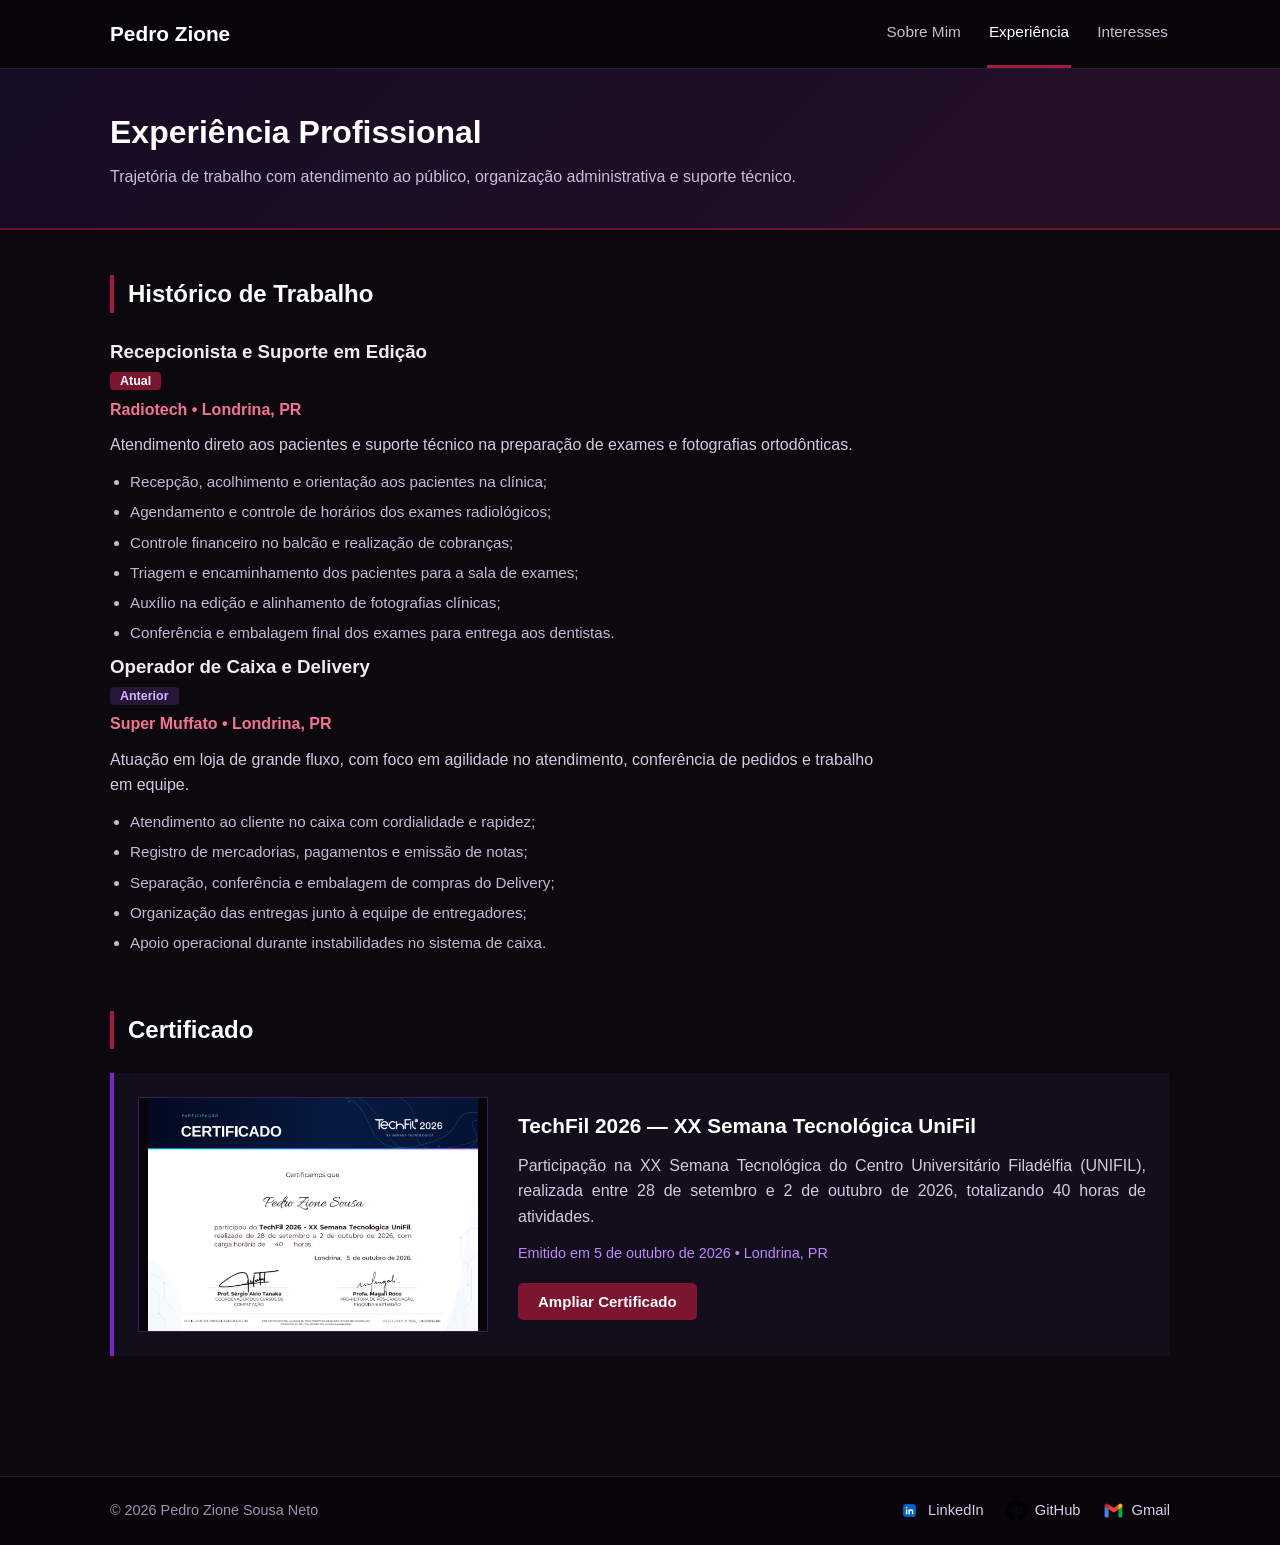
==== commit f9bb9a6d: "Update experiencia.html" ====
--- a/experiencia.html
+++ b/experiencia.html
@@ -21,7 +21,6 @@
                 <a href="index.html">Sobre Mim</a>
                 <a href="experiencia.html" class="selecionado">Experiência</a>
                 <a href="interesses.html">Interesses</a>
-                <a href="#contato">Contato</a>
             </nav>
         </div>
     </header>
@@ -37,10 +36,9 @@
         <section class="bloco-secao animar">
             <h2>Histórico de Trabalho</h2>
 
-            <div class="linha-tempo">
-                <article class="item-tempo">
-                    <div class="marcador-tempo"></div>
-                    <div class="topo-item-tempo">
+            <div class="lista-experiencias">
+                <article class="item-experiencia">
+                    <div class="topo-experiencia">
                         <h3>Recepcionista e Suporte em Edição</h3>
                         <span class="status-atual">Atual</span>
                     </div>
@@ -58,9 +56,8 @@
                     </ul>
                 </article>
 
-                <article class="item-tempo">
-                    <div class="marcador-tempo antigo"></div>
-                    <div class="topo-item-tempo">
+                <article class="item-experiencia">
+                    <div class="topo-experiencia">
                         <h3>Operador de Caixa e Delivery</h3>
                         <span class="status-antigo">Anterior</span>
                     </div>
@@ -105,9 +102,9 @@
         </div>
     </main>
 
-    <footer class="rodape" id="contato">
+    <footer class="rodape">
         <div class="largura rodape-conteudo">
-            <p>© <span id="ano">2026</span> Pedro Zione Sousa Neto</p>
+            <p>© 2026 Pedro Zione Sousa Neto</p>
 
             <div class="sociais">
                 <a href="https://www.linkedin.com/in/pedro-sousa-694192452/" target="_blank" rel="noopener noreferrer">
--- a/style.css
+++ b/style.css
@@ -12,325 +12,357 @@
     min-height: 100vh;
     display: flex;
     flex-direction: column;
-    background-color: #09060c;
-    color: #f3eef8;
-    font-family: 'Segoe UI', Tahoma, Geneva, Verdana, sans-serif;
+    background-color: #0b090e;
+    color: #efebf4;
+    font-family: 'Segoe UI', Arial, sans-serif;
     line-height: 1.6;
 }
 
-.topo {
-    background-color: #0d0812;
-    border-bottom: 2px solid #581c38;
+.largura {
+    width: min(1060px, 90%);
+    margin: 0 auto;
+}
+
+.barra-topo {
+    background-color: #070509;
+    border-bottom: 1px solid #2b183d;
     position: sticky;
     top: 0;
-    z-index: 10;
-}
-
-.container-topo {
-    width: min(1100px, 92%);
-    margin: 0 auto;
-    min-height: 70px;
+    z-index: 20;
+}
+
+.barra-topo .largura {
+    min-height: 68px;
     display: flex;
     align-items: center;
     justify-content: space-between;
     flex-wrap: wrap;
 }
 
-.nome-site {
-    color: #ffffff;
-    font-size: 1.35rem;
+.marca {
+    color: #ffffff;
+    font-size: 1.3rem;
     font-weight: 700;
     text-decoration: none;
 }
 
-.navegacao {
-    display: flex;
-    gap: 10px;
-}
-
-.navegacao a {
-    color: #d8cce6;
+.links-menu {
+    display: flex;
+    gap: 24px;
+}
+
+.links-menu a {
+    color: #c7bdd4;
     text-decoration: none;
-    padding: 8px 14px;
-    border-radius: 6px;
-    font-size: 0.95rem;
+    font-size: 0.96rem;
     font-weight: 500;
-    transition: background-color 0.25s, color 0.25s;
-}
-
-.navegacao a:hover,
-.navegacao a.ativo {
-    background-color: #781730;
-    color: #ffffff;
-}
-
-.btn-menu {
+    padding: 20px 2px;
+    border-bottom: 3px solid transparent;
+    transition: color 0.2s, border-color 0.2s;
+}
+
+.links-menu a:hover {
+    color: #ffffff;
+}
+
+.links-menu a.selecionado {
+    color: #ffffff;
+    border-bottom: 3px solid #9f1d3f;
+}
+
+.botao-menu {
     display: none;
-    background-color: #1f1230;
-    color: #ffffff;
-    border: 1px solid #6b142a;
+    background: #181024;
+    color: #ffffff;
+    border: 1px solid #4a235a;
     padding: 6px 12px;
-    border-radius: 6px;
+    border-radius: 4px;
     font-size: 1.1rem;
     cursor: pointer;
 }
 
-.conteudo {
+.faixa-apresentacao {
+    background: linear-gradient(135deg, #160c24 0%, #241026 55%, #120b1a 100%);
+    border-bottom: 2px solid #6b142a;
+    padding: 55px 0;
+}
+
+.grade-perfil {
+    display: flex;
+    align-items: center;
+    gap: 42px;
+}
+
+.avatar {
+    width: 220px;
+    height: 220px;
+    border-radius: 50%;
+    object-fit: cover;
+    object-position: center 33%;
+    border: 4px solid #7c1630;
+    box-shadow: 0 8px 25px rgba(0, 0, 0, 0.6);
+    flex-shrink: 0;
+}
+
+.etiqueta-curso {
+    display: inline-block;
+    background-color: #2b1540;
+    color: #d8b4fe;
+    padding: 4px 12px;
+    border-radius: 4px;
+    font-size: 0.85rem;
+    font-weight: 600;
+    margin-bottom: 10px;
+}
+
+.texto-perfil h1 {
+    font-size: 2.3rem;
+    color: #ffffff;
+    margin-bottom: 4px;
+}
+
+.sub-info {
+    color: #f47292;
+    font-weight: 600;
+    margin-bottom: 16px;
+}
+
+.bio {
+    color: #dcd3e6;
+    margin-bottom: 12px;
+    max-width: 700px;
+    text-align: justify;
+}
+
+.acoes {
+    display: flex;
+    flex-wrap: wrap;
+    gap: 14px;
+    margin-top: 22px;
+}
+
+.btn-vinho,
+.btn-roxo {
+    display: inline-block;
+    padding: 10px 20px;
+    border-radius: 5px;
+    font-size: 0.94rem;
+    font-weight: 600;
+    text-decoration: none;
+    cursor: pointer;
+    border: none;
+    transition: background-color 0.2s, transform 0.2s;
+}
+
+.btn-vinho {
+    background-color: #7c1630;
+    color: #ffffff;
+}
+
+.btn-vinho:hover {
+    background-color: #9f1d3f;
+    transform: translateY(-2px);
+}
+
+.btn-roxo {
+    background-color: #3b1d5e;
+    color: #f3e8ff;
+}
+
+.btn-roxo:hover {
+    background-color: #522882;
+    transform: translateY(-2px);
+}
+
+.faixa-titulo {
+    background: linear-gradient(135deg, #160c24 0%, #241026 100%);
+    border-bottom: 2px solid #6b142a;
+    padding: 38px 0;
+}
+
+.faixa-titulo h1 {
+    font-size: 2rem;
+    color: #ffffff;
+    margin-bottom: 6px;
+}
+
+.faixa-titulo p {
+    color: #cbbdd9;
+    max-width: 700px;
+}
+
+.area-principal {
     flex: 1;
-    width: min(1100px, 92%);
-    margin: 40px auto 60px;
-}
-
-.secao {
-    margin-top: 50px;
-}
-
-h1 {
-    font-size: 2.1rem;
-    color: #ffffff;
-    margin-bottom: 8px;
-}
-
-h2 {
-    font-size: 1.55rem;
+    padding: 45px 0 65px;
+}
+
+.bloco-secao {
+    margin-bottom: 55px;
+}
+
+.bloco-secao:last-child {
+    margin-bottom: 0;
+}
+
+.bloco-secao h2 {
+    font-size: 1.5rem;
+    color: #ffffff;
+    margin-bottom: 24px;
+    padding-left: 14px;
+    border-left: 4px solid #9f1d3f;
+}
+
+.duas-colunas {
+    display: grid;
+    grid-template-columns: repeat(2, 1fr);
+    gap: 36px;
+}
+
+.coluna-lista h3 {
     color: #c084fc;
-    margin-bottom: 16px;
-    padding-bottom: 8px;
-    border-bottom: 1px solid #3b1d54;
-}
-
-.texto-apoio {
-    color: #a99bb8;
-    margin-bottom: 20px;
-}
-
-.bloco-sobre {
-    display: flex;
-    align-items: center;
-    gap: 35px;
-    background-color: #140d1f;
+    font-size: 1.15rem;
+    margin-bottom: 14px;
+    padding-bottom: 6px;
+    border-bottom: 1px solid #2b183d;
+}
+
+.lista-simples {
+    list-style: none;
+}
+
+.lista-simples li {
+    padding: 12px 0;
+    border-bottom: 1px solid #1d1329;
+}
+
+.lista-simples li:last-child {
+    border-bottom: none;
+}
+
+.lista-simples strong {
+    display: block;
+    color: #ffffff;
+    font-size: 1.02rem;
+    margin-bottom: 3px;
+}
+
+.lista-simples span {
+    color: #bfb3cc;
+    font-size: 0.93rem;
+}
+
+.linha-tempo {
+    border-left: 2px solid #4c1d57;
+    margin-left: 10px;
+    padding-left: 28px;
+    display: flex;
+    flex-direction: column;
+    gap: 36px;
+}
+
+.item-tempo {
+    position: relative;
+}
+
+.marcador-tempo {
+    position: absolute;
+    left: -35px;
+    top: 6px;
+    width: 12px;
+    height: 12px;
+    border-radius: 50%;
+    background-color: #be185d;
+    border: 2px solid #0b090e;
+}
+
+.marcador-tempo.antigo {
+    background-color: #7e22ce;
+}
+
+.topo-item-tempo {
+    display: flex;
+    align-items: center;
+    gap: 12px;
+    flex-wrap: wrap;
+}
+
+.topo-item-tempo h3 {
+    font-size: 1.3rem;
+    color: #ffffff;
+}
+
+.status-atual,
+.status-antigo {
+    font-size: 0.78rem;
+    font-weight: 600;
+    padding: 2px 10px;
+    border-radius: 4px;
+}
+
+.status-atual {
+    background-color: #7c1630;
+    color: #ffffff;
+}
+
+.status-antigo {
+    background-color: #261638;
+    color: #d8b4fe;
+}
+
+.local-trabalho {
+    color: #f47292;
+    font-weight: 600;
+    margin: 4px 0 10px;
+}
+
+.resumo-trabalho {
+    color: #d4c9e0;
+    margin-bottom: 12px;
+    max-width: 780px;
+}
+
+.lista-tarefas {
+    padding-left: 20px;
+    color: #c5b8d4;
+    font-size: 0.95rem;
+}
+
+.lista-tarefas li {
+    margin-bottom: 6px;
+}
+
+.area-certificado {
+    display: grid;
+    grid-template-columns: 350px 1fr;
+    gap: 30px;
+    align-items: center;
+    background-color: #130e1c;
+    border-left: 4px solid #7e22ce;
+    padding: 24px;
+}
+
+.img-cert {
+    width: 100%;
+    height: 235px;
+    object-fit: contain;
+    background-color: #070509;
     border: 1px solid #381c52;
-    border-radius: 10px;
-    padding: 30px;
-}
-
-.foto-perfil {
-    width: 240px;
-    height: 290px;
-    object-fit: cover;
-    object-position: center top;
-    border-radius: 8px;
-    border: 2px solid #881337;
-    flex-shrink: 0;
-}
-
-.curso {
-    color: #f47292;
-    font-weight: 600;
-    margin-bottom: 15px;
-    font-size: 1.05rem;
-}
-
-.info-sobre p {
-    color: #dfd6ea;
+}
+
+.dados-cert h3 {
+    font-size: 1.3rem;
+    color: #ffffff;
+    margin-bottom: 10px;
+}
+
+.dados-cert p {
+    color: #d4c9e0;
     margin-bottom: 12px;
     text-align: justify;
 }
 
-.links-rapidos {
-    display: flex;
-    flex-wrap: wrap;
-    gap: 12px;
-    margin-top: 20px;
-}
-
-.botao,
-.botao-borda {
-    display: inline-block;
-    padding: 10px 18px;
-    border-radius: 6px;
-    font-size: 0.92rem;
-    font-weight: 600;
-    text-decoration: none;
-    cursor: pointer;
-    transition: background-color 0.25s, transform 0.2s, border-color 0.25s;
-}
-
-.botao {
-    background-color: #781730;
-    color: #ffffff;
-    border: 1px solid #9f1d3f;
-}
-
-.botao:hover {
-    background-color: #991b3b;
-    transform: translateY(-2px);
-}
-
-.botao-borda {
-    background-color: #1c112b;
-    color: #e9d5ff;
-    border: 1px solid #6b21a8;
-}
-
-.botao-borda:hover {
-    background-color: #2c1945;
-    border-color: #a855f7;
-    color: #ffffff;
-}
-
-.lista-tech {
-    display: grid;
-    grid-template-columns: repeat(auto-fit, minmax(195px, 1fr));
-    gap: 16px;
-}
-
-.item-tech {
-    background-color: #140d1f;
-    border: 1px solid #381c52;
-    border-radius: 8px;
-    padding: 20px;
-    transition: transform 0.25s, border-color 0.25s;
-}
-
-.item-tech:hover {
-    transform: translateY(-4px);
-    border-color: #881337;
-}
-
-.item-tech h3 {
-    color: #d8b4fe;
-    font-size: 1.15rem;
-    margin-bottom: 8px;
-}
-
-.item-tech p {
-    color: #cfc4dc;
-    font-size: 0.9rem;
-}
-
-.titulo-pagina {
-    margin-bottom: 30px;
-}
-
-.titulo-pagina p {
-    color: #a99bb8;
-    font-size: 1rem;
-}
-
-.grade-dupla {
-    display: grid;
-    grid-template-columns: repeat(2, 1fr);
-    gap: 24px;
-}
-
-.caixa-cargo {
-    background-color: #140d1f;
-    border: 1px solid #381c52;
-    border-radius: 10px;
-    padding: 25px;
-}
-
-.cabecalho-cargo {
-    display: flex;
-    justify-content: space-between;
-    align-items: center;
-    gap: 10px;
-    margin-bottom: 6px;
-}
-
-.cabecalho-cargo h2 {
-    font-size: 1.3rem;
-    color: #ffffff;
-    border: none;
-    margin: 0;
-    padding: 0;
-}
-
-.etiqueta-atual,
-.etiqueta-anterior {
-    font-size: 0.78rem;
-    font-weight: 600;
-    padding: 3px 10px;
-    border-radius: 4px;
-}
-
-.etiqueta-atual {
-    background-color: #781730;
-    color: #ffffff;
-}
-
-.etiqueta-anterior {
-    background-color: #241736;
-    color: #c4b5d6;
-}
-
-.empresa {
-    color: #f47292;
-    font-weight: 600;
-    margin-bottom: 12px;
-}
-
-.descricao-cargo {
-    color: #cfc4dc;
-    font-size: 0.94rem;
-    margin-bottom: 14px;
-    text-align: justify;
-}
-
-.atividades {
-    padding-left: 20px;
-    color: #ece4f5;
-    font-size: 0.92rem;
-}
-
-.atividades li {
-    margin-bottom: 6px;
-}
-
-.bloco-certificado {
-    display: grid;
-    grid-template-columns: 360px 1fr;
-    gap: 28px;
-    align-items: center;
-    background-color: #140d1f;
-    border: 1px solid #381c52;
-    border-radius: 10px;
-    padding: 24px;
-}
-
-.moldura-certificado {
-    width: 100%;
-    height: 245px;
-    background-color: #08050b;
-    border: 1px solid #581c38;
-    border-radius: 6px;
-    overflow: hidden;
-    display: flex;
-    align-items: center;
-    justify-content: center;
-}
-
-.moldura-certificado img {
-    width: 100%;
-    height: 100%;
-    object-fit: contain;
-}
-
-.texto-certificado h3 {
-    font-size: 1.3rem;
-    color: #ffffff;
-    margin-bottom: 10px;
-}
-
-.texto-certificado p {
-    color: #cfc4dc;
-    margin-bottom: 12px;
-    text-align: justify;
-}
-
-.meta-certificado {
-    color: #d8b4fe !important;
+.data-cert {
+    color: #c084fc !important;
     font-size: 0.9rem;
     margin-bottom: 18px !important;
 }
@@ -339,7 +371,7 @@
     display: none;
     position: fixed;
     inset: 0;
-    background-color: rgba(5, 3, 8, 0.9);
+    background-color: rgba(0, 0, 0, 0.88);
     z-index: 100;
     justify-content: center;
     align-items: center;
@@ -359,106 +391,45 @@
     width: 100%;
     max-height: 82vh;
     object-fit: contain;
-    border-radius: 8px;
-    border: 2px solid #881337;
+    border: 2px solid #7c1630;
 }
 
 .fechar-modal {
-    background-color: #781730;
+    background-color: #7c1630;
     color: #ffffff;
     border: none;
     padding: 8px 14px;
-    border-radius: 6px;
+    border-radius: 4px;
     font-weight: 600;
     cursor: pointer;
 }
 
-.grade-tres {
+.grade-obras {
     display: grid;
     grid-template-columns: repeat(3, 1fr);
-    gap: 22px;
-}
-
-.card-item {
-    background-color: #140d1f;
-    border: 1px solid #381c52;
-    border-radius: 10px;
+    gap: 24px;
+}
+
+.obra {
+    background-color: #130e1c;
+    border-bottom: 3px solid #6b142a;
+    display: flex;
+    flex-direction: column;
+    transition: transform 0.25s;
+}
+
+.obra:hover {
+    transform: translateY(-4px);
+}
+
+.capa-obra {
+    width: 100%;
+    height: 310px;
     overflow: hidden;
-    display: flex;
-    flex-direction: column;
-    transition: transform 0.25s, border-color 0.25s;
-}
-
-.card-item:hover,
-.card-autor:hover {
-    transform: translateY(-4px);
-    border-color: #881337;
-}
-
-.img-padrao {
-    width: 100%;
-    height: 300px;
-    background-color: #08050b;
-    border-bottom: 1px solid #381c52;
-    overflow: hidden;
-}
-
-.img-padrao img {
-    width: 100%;
-    height: 100%;
-    object-fit: cover;
-    object-position: center;
-    display: block;
-}
-
-.corpo-card {
-    padding: 20px;
-    flex: 1;
-}
-
-.tipo {
-    display: inline-block;
-    font-size: 0.8rem;
-    font-weight: 600;
-    color: #f47292;
-    margin-bottom: 6px;
-}
-
-.corpo-card h3,
-.corpo-autor h3 {
-    font-size: 1.25rem;
-    color: #ffffff;
-    margin-bottom: 10px;
-}
-
-.corpo-card p,
-.corpo-autor p {
-    color: #cfc4dc;
-    font-size: 0.92rem;
-    text-align: justify;
-}
-
-.card-autor {
-    display: flex;
-    align-items: center;
-    gap: 20px;
-    background-color: #140d1f;
-    border: 1px solid #381c52;
-    border-radius: 10px;
-    padding: 20px;
-    transition: transform 0.25s, border-color 0.25s;
-}
-
-.img-autor {
-    width: 160px;
-    height: 205px;
-    border-radius: 8px;
-    overflow: hidden;
-    border: 1px solid #6b142a;
-    flex-shrink: 0;
-}
-
-.img-autor img {
+    background-color: #070509;
+}
+
+.capa-obra img {
     width: 100%;
     height: 100%;
     object-fit: cover;
@@ -466,15 +437,56 @@
     display: block;
 }
 
+.texto-obra {
+    padding: 20px;
+}
+
+.categoria {
+    display: block;
+    font-size: 0.8rem;
+    font-weight: 600;
+    color: #f47292;
+    margin-bottom: 5px;
+}
+
+.texto-obra h3,
+.autor h3 {
+    font-size: 1.22rem;
+    color: #ffffff;
+    margin-bottom: 8px;
+}
+
+.texto-obra p,
+.autor p {
+    color: #c5b8d4;
+    font-size: 0.92rem;
+    text-align: justify;
+}
+
+.autor {
+    display: flex;
+    align-items: center;
+    gap: 20px;
+    background-color: #130e1c;
+    border-left: 3px solid #7e22ce;
+    padding: 18px;
+}
+
+.foto-autor {
+    width: 145px;
+    height: 190px;
+    object-fit: cover;
+    object-position: center top;
+    flex-shrink: 0;
+}
+
 .rodape {
-    background-color: #0d0812;
-    border-top: 2px solid #581c38;
+    background-color: #070509;
+    border-top: 1px solid #2b183d;
     padding: 22px 0;
 }
 
-.container-rodape {
-    width: min(1100px, 92%);
-    margin: 0 auto;
+.rodape-conteudo {
     display: flex;
     justify-content: space-between;
     align-items: center;
@@ -482,49 +494,45 @@
     gap: 16px;
 }
 
-.container-rodape p {
-    color: #a99bb8;
+.rodape-conteudo p {
+    color: #9e91ad;
     font-size: 0.9rem;
 }
 
-.links-sociais {
-    display: flex;
-    align-items: center;
-    gap: 20px;
-    flex-wrap: wrap;
-}
-
-.links-sociais a {
+.sociais {
+    display: flex;
+    align-items: center;
+    gap: 22px;
+}
+
+.sociais a {
     display: inline-flex;
     align-items: center;
     gap: 8px;
     color: #d8cce6;
     text-decoration: none;
     font-size: 0.92rem;
-    font-weight: 500;
     transition: color 0.2s;
 }
 
-.links-sociais a:hover {
+.sociais a:hover {
     color: #f47292;
 }
 
-.links-sociais img {
-    width: 22px;
-    height: 22px;
+.sociais img {
+    width: 21px;
+    height: 21px;
     object-fit: contain;
 }
 
-/* ANIMAÇÃO SUAVE*/
-
 .animar {
-    animation: aparecer 0.5s ease;
-}
-
-@keyframes aparecer {
+    animation: entrar 0.45s ease;
+}
+
+@keyframes entrar {
     from {
         opacity: 0;
-        transform: translateY(12px);
+        transform: translateY(10px);
     }
 
     to {
@@ -533,52 +541,52 @@
     }
 }
 
-/*  RESPONSIVIDADE */
-
+/* Responsividade */
 @media (max-width: 900px) {
-    .bloco-sobre {
+    .grade-perfil {
         flex-direction: column;
         text-align: center;
     }
 
-    .links-rapidos {
+    .acoes {
         justify-content: center;
     }
 
-    .grade-dupla,
-    .grade-tres,
-    .bloco-certificado {
+    .duas-colunas,
+    .grade-obras,
+    .area-certificado {
         grid-template-columns: 1fr;
     }
 }
 
 @media (max-width: 650px) {
-    .btn-menu {
+    .botao-menu {
         display: block;
     }
 
-    .navegacao {
+    .links-menu {
         display: none;
         width: 100%;
         flex-direction: column;
-        padding: 12px 0;
-    }
-
-    .navegacao.aberto {
+        gap: 0;
+        padding-bottom: 10px;
+    }
+
+    .links-menu.aberto {
         display: flex;
     }
 
-    .card-autor {
+    .links-menu a {
+        padding: 10px 0;
+    }
+
+    .autor {
         flex-direction: column;
         text-align: center;
     }
 
-    .container-rodape {
+    .rodape-conteudo {
         flex-direction: column;
         text-align: center;
     }
-
-    .links-sociais {
-        justify-content: center;
-    }
-}
+}
